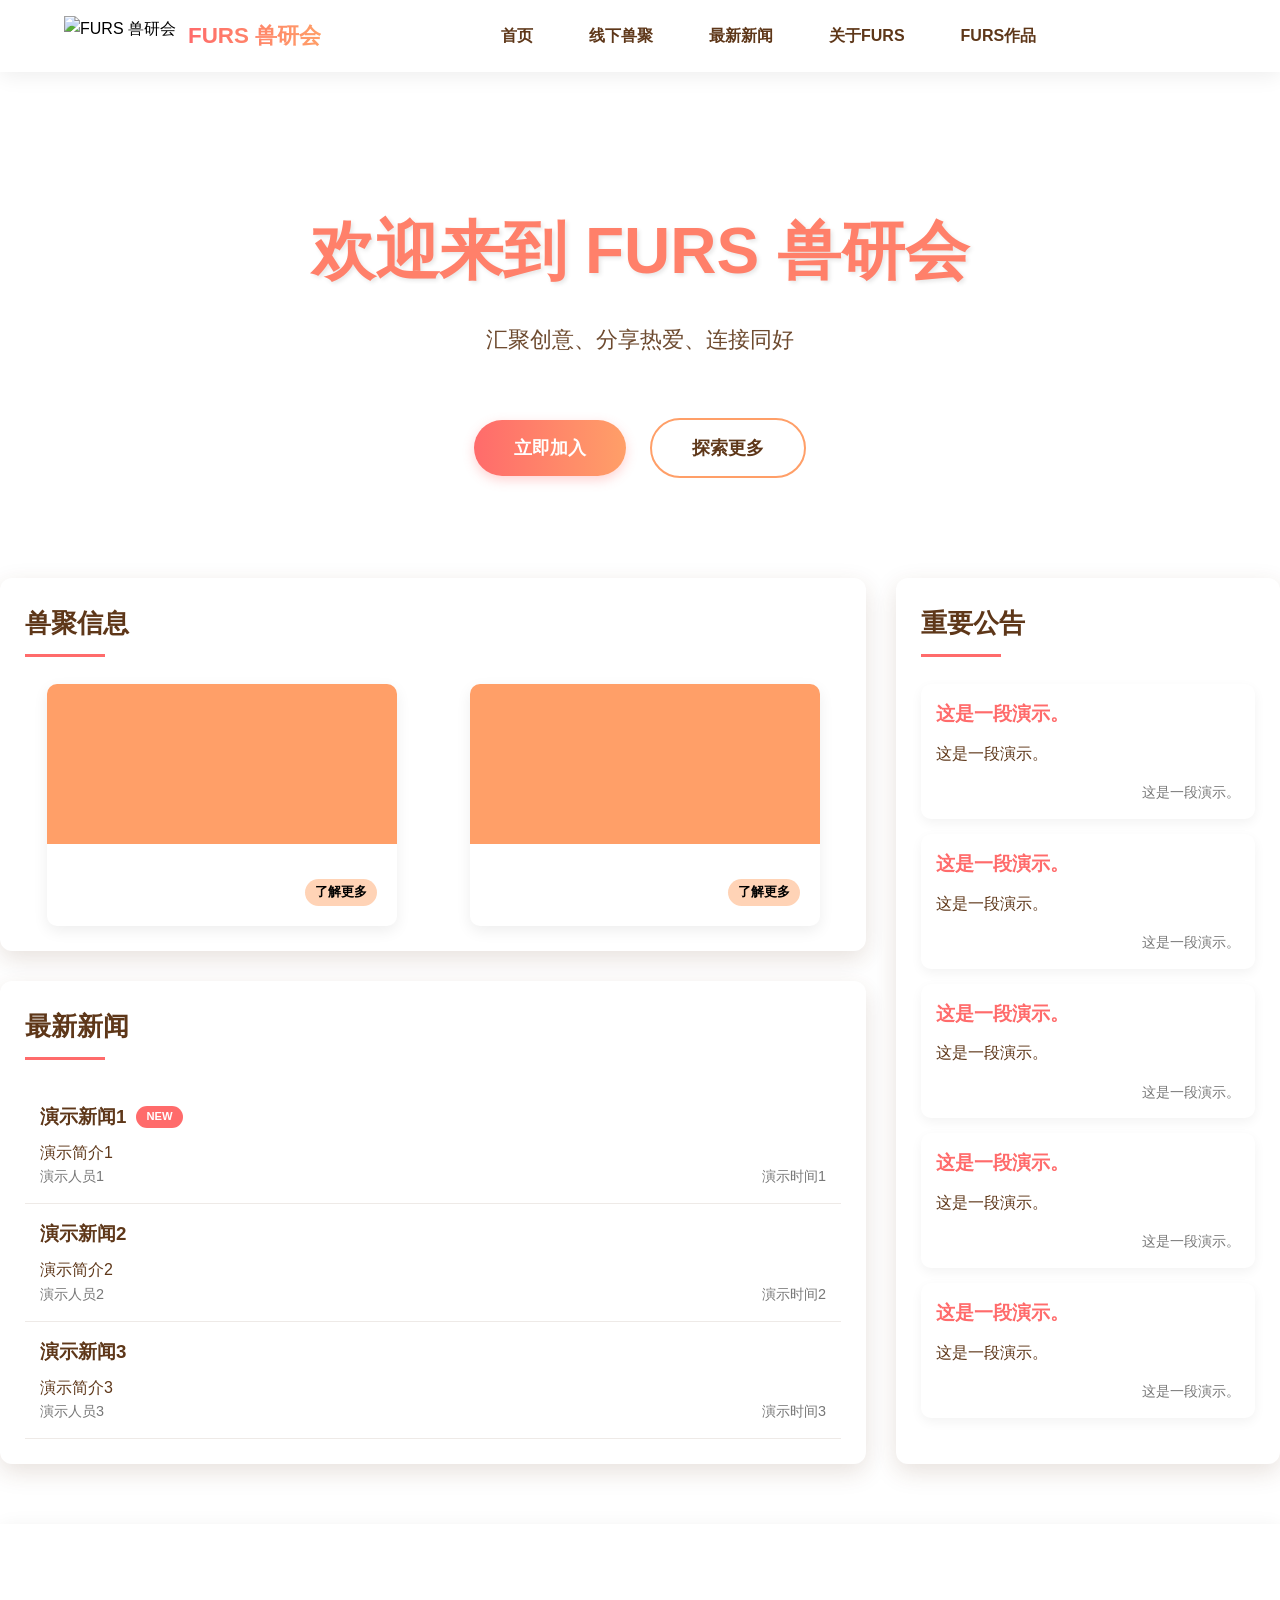
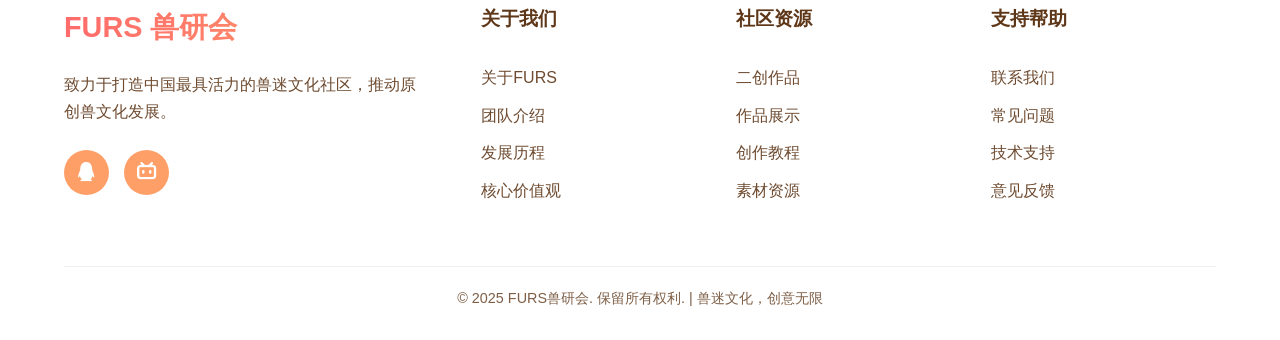
==== index.html @ 5d0fae34 "1.新建了了FurMeetAPI.js并进行简单编写 2.修改了index.html以适配FurMeetAPI.js" ====
<!DOCTYPE html>
<html lang="zh">

<head>
    <meta charset="UTF-8">
    <meta name="viewport" content="width=device-width, initial-scale=1.0">
    <title> FURS 兽研会 - 兽迷文化交流平台 </title>
    <link rel="stylesheet" href="https://cdnjs.cloudflare.com/ajax/libs/font-awesome/6.4.0/css/all.min.css">
    <link rel="stylesheet" href="./src/styles/main.css">
    <link rel="icon" href="resource\assets_furs\logo.ico">
</head>

<body>
    <div class="nav-placeholder"></div>
    <nav class="FursNav">
        <button class="hamburger">
            <span></span>
            <span></span>
            <span></span>
        </button>
        <div class="logo">
            <a href="./index.html" class="logo-container">
                <img src="resource\assets_furs\logo.ico" alt="FURS 兽研会" class="logo-img">
                <span class="logo-text">FURS 兽研会</span>
            </a>
        </div>
        <div class="left"></div>
        <div class="NavLinks">
            <a href="./index.html" class="nav-link">首页</a>
            <a href="./src/pages/comingsoon.html" class="nav-link">线下兽聚</a>
            <a href="./src/pages/news.html" class="nav-link">最新新闻</a>
            <a href="./src/pages/about.html" class="nav-link">关于FURS</a>
            <a href="./src/pages/comingsoon.html" class="nav-link">FURS作品</a>
        </div>

    </nav>
    <div class="main-container">
        <section class="hero">
            <h1 class="FirstTitle">欢迎来到 FURS 兽研会</h1>
            <p class="subtitle">汇聚创意、分享热爱、连接同好</p>
            <div class="hero-bons">
                <a href="./src/pages/join.html" target="_blank" class="cta-button">立即加入</a>
                <a href="./src/pages/comingsoon.html" class="cta-button secondary-button">探索更多</a>
            </div>
        </section>
        <div class="content-container">
            <div class="main-content">
                <div class="content-block">
                    <h2 class="content-title">兽聚信息</h2>
                    <div class="events-grid">
                        <div class="event-card">
                            <div class="event-image" >
                                <img class="event-image" id="FurMeet1Cover" >
                            </div>
                            <div class="event-content">
                                <h3 class="event-title" id="FurMeet1Name"></h3>
                                <p class="event-details" id="FurMeet1Detail" ></p>
                                <div ></div>
                                <div class="event-meta">
                                    <span id="FurMeet1StartDate" ></span>
                                    <span id="FurMeet1City"></span>
                                    <span class="event-status" ><a id="FurMeet1GlobalUrl">了解更多</a></span>
                                </div>
                            </div>
                        </div>

                        <div class="event-card">
                            <div class="event-image" >
                                <img class="event-image" id="FurMeet2Cover" >
                            </div>
                            <div class="event-content">
                                <h3 class="event-title" id="FurMeet2Name"></h3>
                                <p class="event-details" id="FurMeet2Detail" ></p>
                                <div ></div>
                                <div class="event-meta">
                                    <span id="FurMeet2StartDate" ></span>
                                    <span id="FurMeet2City"></span>
                                    <span class="event-status" ><a id="FurMeet2GlobalUrl">了解更多</a></span>
                                </div>
                            </div>
                        </div>                        
                        <!-- <div class="event-card">
                            <div class="event-image" style="background-color: var(--secondary-color);"></div>
                            <div class="event-content">
                                <h3 class="event-title">演示2</h3>
                                <p class="event-details">演示细节2</p>
                                <div class="event-meta">
                                    <span>演示时间2</span>
                                    <span>演示地点2</span>
                                    <span class="event-status">即将开始</span>
                                </div>
                            </div>
                        </div> -->
                    </div>
                </div>
                <div class="content-block">
                    <h2 class="content-title">最新新闻</h2>
                    <ul class="news-list">
                        <li class="news-item">
                            <h3 class="news-title">演示新闻1
                                <span class="new-indicator">NEW</span>
                            </h3>
                            <p>演示简介1</p>
                            <div class="news-info">
                                <span>演示人员1</span>
                                <span>演示时间1</span>
                            </div>
                        </li>
                        <li class="news-item">
                            <h3 class="news-title">演示新闻2</h3>
                            <p>演示简介2</p>
                            <div class="news-info">
                                <span>演示人员2</span>
                                <span>演示时间2</span>
                            </div>
                        </li>
                        <li class="news-item">
                            <h3 class="news-title">演示新闻3</h3>
                            <p>演示简介3</p>
                            <div class="news-info">
                                <span>演示人员3</span>
                                <span>演示时间3</span>
                            </div>
                        </li>
                    </ul>
                </div>
            </div>
            <div class="announcements">
                <h2 class="content-title">重要公告</h2>
                <div class="announcement-container active">
                    <h3 class="announcement-title">这是一段演示。</h3>
                    <div class="announcement-content">
                        这是一段演示。
                    </div>
                    <div class="announcement-date">
                        这是一段演示。
                    </div>
                </div>
                <div class="announcement-container">
                    <h3 class="announcement-title">这是一段演示。</h3>
                    <div class="announcement-content">
                        这是一段演示。
                    </div>
                    <div class="announcement-date">
                        这是一段演示。
                    </div>
                </div>
                <div class="announcement-container">
                    <h3 class="announcement-title">这是一段演示。</h3>
                    <div class="announcement-content">
                        这是一段演示。
                    </div>
                    <div class="announcement-date">
                        这是一段演示。
                    </div>
                </div>
                <div class="announcement-container">
                    <h3 class="announcement-title">这是一段演示。</h3>
                    <div class="announcement-content">
                        这是一段演示。
                    </div>
                    <div class="announcement-date">
                        这是一段演示。
                    </div>
                </div>
                <div class="announcement-container">
                    <h3 class="announcement-title">这是一段演示。</h3>
                    <div class="announcement-content">
                        这是一段演示。
                    </div>
                    <div class="announcement-date">
                        这是一段演示。
                    </div>
                </div>
            </div>
        </div>
    </div>
    <footer class="CopyRight">
        <div class="footer-content">
            <div class="footer-info">
                <div class="logo-text">FURS 兽研会</div>
                <p>致力于打造中国最具活力的兽迷文化社区，推动原创兽文化发展。</p>
                <div class="social-links">
                    <a href="#"><i class="fab fa-qq"></i></a>
                    <a href="#"><i class="fab fa-bilibili"></i></a>
                </div>
            </div>
            <div class="footer-links">
                <div class="link-group">
                    <h4>关于我们</h4>
                    <a href="./src/pages/about.html" class="footer-link">关于FURS</a>
                    <a href="./src/pages/comingsoon.html" class="footer-link">团队介绍</a>
                    <a href="./src/pages/comingsoon.html" class="footer-link">发展历程</a>
                    <a href="./src/pages/comingsoon.html" class="footer-link">核心价值观</a>
                </div>
                <div class="link-group">
                    <h4>社区资源</h4>
                    <a href="./src/pages/comingsoon.html" class="footer-link">二创作品</a>
                    <a href="./src/pages/comingsoon.html" class="footer-link">作品展示</a>
                    <a href="./src/pages/comingsoon.html" class="footer-link">创作教程</a>
                    <a href="./src/pages/comingsoon.html" class="footer-link">素材资源</a>
                </div>
                <div class="link-group">
                    <h4>支持帮助</h4>
                    <a href="./src/pages/comingsoon.html" class="footer-link">联系我们</a>
                    <a href="./src/pages/comingsoon.html" class="footer-link">常见问题</a>
                    <a href="./src/pages/comingsoon.html" class="footer-link">技术支持</a>
                    <a href="./src/pages/comingsoon.html" class="footer-link">意见反馈</a>
                </div>
            </div>
        </div>
        <p class="CopyRightInfor">&copy; 2025 FURS兽研会. 保留所有权利. | 兽迷文化，创意无限</p>
    </footer>
    <script src="./src/scripts/main.js"></script>
    <script src="./src/scripts/FurMeetAPI.js"></script>
</body>

</html>
---- src/styles/main.css ----
:root {
    --primary-color: #ff9f68;
    --secondary-color: #ff6b6b;
    --accent-color: #ffd3b6;
    --dark-brown: #5e3719;
    --light-beige: #ffffff;
    --card-bg: rgba(255, 255, 255, 0.92);
    --shadow: 0 8px 24px rgba(94, 55, 25, 0.15);
    --transition: all 0.3s ease;
    --section-padding: 80px 5%;
}

* {
    margin: 0;
    padding: 0;
    box-sizing: border-box;
}

body {
    font-family: 'Segoe UI', 'Microsoft YaHei', sans-serif;
    line-height: 1.6;
    color: var(--dark-brown);
    background: white;
    min-height: 100vh;
    display: flex;
    flex-direction: column;
    overflow-x: hidden;
    opacity: 0;
    align-items: center;
    animation: fadeIn 0.6s forwards;
}
    a {
    color: black; /* 设置为你想要的颜色 */
    text-decoration: none; /* 去掉下划线 */
    }


@font-face {
    font-family: 'titleFont';
    src: url(../fonts/titleRegular.ttf) format('truetype');
}

@keyframes fadeIn {
    to {
        opacity: 1;
    }
}

.nav-placeholder {
    height: 80px;
}

.FursNav {
    position: fixed;
    top: 0;
    width: 100%;
    z-index: 1000;
    background: rgba(255, 255, 255, 0.98);
    backdrop-filter: blur(12px);
    padding: 15px 5%;
    display: flex;
    align-items: center;
    box-shadow: 0 4px 20px rgba(0, 0, 0, 0.07);
    transition: var(--transition);
}

.logo-container {
    display: flex;
    align-items: center;
    gap: 12px;
    transition: var(--transition);
    text-decoration: none;
    flex-direction: row;
}

.logo-text {
    font-size: 1.4rem;
    font-weight: 700;
    background: linear-gradient(to right, var(--secondary-color), var(--primary-color));
    -webkit-background-clip: text;
    background-clip: text;
    -webkit-text-fill-color: transparent;
    white-space: nowrap;
}

.logo-img {
    height: 40px;
    max-width: 120px;
    object-fit: contain;
    transition: var(--transition);
}

.NavLinks {
    flex-grow: 1;
    display: flex;
    justify-content: center;
}

.nav-link {
    color: var(--dark-brown);
    padding: 8px 20px;
    margin: 0 8px;
    border-radius: 30px;
    font-weight: 600;
    position: relative;
    overflow: hidden;
    transition: var(--transition);
    text-decoration: none;
    display: flex;
    align-items: center;
}

.nav-link i {
    margin-right: 8px;
    font-size: 18px;
}

.nav-link:hover {
    color: var(--primary-color);
}

.nav-link.active {
    background: rgba(255, 159, 104, 0.15);
    color: var(--secondary-color);
}

.hamburger {
    display: none;
    background: transparent;
    border: none;
    padding: 10px;
    margin-right: 15px;
    cursor: pointer;
    z-index: 1100;
}

.hamburger span {
    display: block;
    width: 28px;
    height: 3px;
    background: var(--dark-brown);
    margin: 6px 0;
    transition: var(--transition);
    border-radius: 2px;
}

.page-header {
    background: linear-gradient(135deg, var(--accent-color) 0%, var(--primary-color) 100%);
    padding: 40px 5% 30px;
    text-align: center;
    position: relative;
    overflow: hidden;
    margin-top: 0;
    width: 100%;
    max-width: 1400px;
    display: flex;
    flex-direction: column;
    align-items: center;
    text-align: center;
}

.page-title {
    font-size: clamp(2.5rem, 6vw, 3.5rem);
    margin-bottom: 20px;
    color: white;
    text-shadow: 2px 2px 4px rgba(0, 0, 0, 0.1);
    animation: none;
}

.page-subtitle {
    font-size: clamp(1.1rem, 3vw, 1.4rem);
    max-width: 700px;
    margin: 0 auto 40px;
    color: rgba(255, 255, 255, 0.9);
}

.content-container {
    width: 100%;
    max-width: 1400px;
    display: flex;
    flex-wrap: wrap;
    gap: 30px;
    justify-content: center;
}

.main-container {
    width: 100%;
    max-width: 1400px;
    display: flex;
    flex-direction: column;
    align-items: center;
    margin-bottom: 60px;
}

.main-content {
    flex: 1;
    min-width: 300px;
    display: flex;
    flex-direction: column;
    gap: 30px;
}

.announcements {
    width: 30%;
    min-width: 300px;
    background: var(--light-beige);
    border-radius: 12px;
    padding: 25px;
    box-shadow: var(--shadow);
}

.content-block {
    background: var(--light-beige);
    border-radius: 12px;
    box-shadow: var(--shadow);
    padding: 25px;
    transition: var(--transition);
}

.content-block:hover {
    box-shadow: 0 12px 30px rgba(94, 55, 25, 0.2);
}

.content-title {
    font-size: clamp(1.6rem, 3.5vw, 1rem);
    margin-bottom: 30px;
    color: var(--dark-brown);
    position: relative;
    padding-bottom: 10px;
}

.content-title::after {
    content: '';
    position: absolute;
    bottom: -3px;
    left: 0;
    width: 80px;
    height: 3px;
    background: var(--secondary-color);
}

.news-list {
    list-style: none;
    padding: 0;
    margin: 0;
}

.news-item {
    padding: 15px;
    border-bottom: 1px solid rgba(94, 55, 25, 0.1);
    transition: var(--transition);
}

.news-item:hover {
    background: rgba(255, 214, 180, 0.2);
}

.news-title {
    font-weight: 600;
    margin-bottom: 8px;
    color: var(--dark-brown);
    display: flex;
    align-items: center;
}

.news-title .new-indicator {
    background: var(--secondary-color);
    color: white;
    font-size: 0.7rem;
    border-radius: 20px;
    padding: 2px 10px;
    margin-left: 10px;
}

.news-info {
    display: flex;
    justify-content: space-between;
    color: #777;
    font-size: 0.9rem;
}

.events-grid {
    display: grid;
    grid-template-columns: repeat(auto-fit, minmax(300px, 1fr));
    gap: 20px;
    justify-content: center;
}

.event-card {
    background: white;
    border-radius: 10px;
    overflow: hidden;
    box-shadow: 0 5px 15px rgba(0, 0, 0, 0.07);
    transition: var(--transition);
}

.event-card:hover {
    box-shadow: 0 12px 25px rgba(255, 107, 107, 0.2);
}

.event-image {
    height: 160px;
    background: var(--primary-color);
    display: flex;
    align-items: center;
    justify-content: center;
    color: white;
    font-size: 2.5rem;
    object-fit: cover;
}

.event-content {
    padding: 20px;
}

.event-title {
    font-size: 1.3rem;
    margin-bottom: 12px;
    color: var(--dark-brown);
}

.event-details {
    color: #777;
    margin-bottom: 15px;
    font-size: 0.9rem;
}

.event-meta {
    display: flex;
    justify-content: space-between;
    color: var(--dark-brown);
    font-weight: 600;
}

.event-status {
    background: var(--accent-color);
    color: var(--dark-brown);
    padding: 3px 10px;
    border-radius: 20px;
    font-size: 0.8rem;
}

.announcement-container {
    background: white;
    border-radius: 10px;
    padding: 15px;
    margin-bottom: 15px;
    box-shadow: 0 4px 12px rgba(0, 0, 0, 0.05);
}

.announcement-title {
    font-size: 1.2rem;
    font-weight: 600;
    margin-bottom: 10px;
    color: var(--secondary-color);
    display: flex;
    align-items: center;
}

.announcement-title i {
    margin-right: 10px;
}

.announcement-content {
    color: var(--dark-brown);
    line-height: 1.7;
    margin-bottom: 15px;
}

.announcement-date {
    color: #777;
    font-size: 0.85rem;
    text-align: right;
}

.announcement-slider {
    position: relative;
}

.announcement-slider .announcement-container {
    position: absolute;
    top: 0;
    left: 0;
    right: 0;
    opacity: 0;
    transition: opacity 0.5s ease;
}

.announcement-slider .announcement-container.active {
    position: relative;
    opacity: 1;
}

.announcement-indicators {
    display: flex;
    justify-content: center;
    gap: 10px;
    margin-top: 20px;
}

.announcement-indicator {
    width: 10px;
    height: 10px;
    border-radius: 50%;
    background: rgba(94, 55, 25, 0.2);
    cursor: pointer;
    transition: var(--transition);
}

.announcement-indicator.active {
    background: var(--primary-color);
}

.hero {
    padding: 120px 5% 80px;
    text-align: center;
    position: relative;
    overflow: hidden;
}

.FirstTitle {
    font-size: clamp(2.5rem, 6vw, 4rem);
    margin-bottom: 20px;
    color: #FF806A;
    text-shadow: 2px 2px 4px rgba(0, 0, 0, 0.1);
    animation: titleGlow 2s ease-in-out infinite alternate;
}

.subtitle {
    font-size: clamp(1.1rem, 3vw, 1.4rem);
    max-width: 700px;
    margin: 0 auto 40px;
    color: var(--dark-brown);
    opacity: 0.9;
}

.cta-button {
    display: inline-block;
    background: linear-gradient(to right, var(--secondary-color), var(--primary-color));
    color: white;
    padding: 14px 40px;
    border-radius: 50px;
    font-weight: 600;
    font-size: 1.1rem;
    text-decoration: none;
    box-shadow: 0 4px 12px rgba(255, 107, 107, 0.3);
    transition: var(--transition);
    margin: 20px 10px;
    border: none;
    cursor: pointer;
}

.cta-button:hover {
    box-shadow: 0 6px 20px rgba(255, 107, 107, 0.5);
}

.secondary-button {
    background: transparent;
    border: 2px solid var(--primary-color);
    color: var(--dark-brown);
    box-shadow: none;
}

.secondary-button:hover {
    background: rgba(255, 159, 104, 0.1);
}

.timeline {
    position: relative;
    max-width: 900px;
    margin: 50px auto 0;
}

.timeline::after {
    content: '';
    position: absolute;
    width: 4px;
    background-color: var(--accent-color);
    top: 0;
    bottom: 0;
    left: 50%;
    margin-left: -2px;
}

.timeline-item {
    padding: 10px 40px;
    position: relative;
    width: 50%;
    box-sizing: border-box;
}

.timeline-item::after {
    content: '';
    position: absolute;
    width: 20px;
    height: 20px;
    background-color: white;
    border: 4px solid var(--primary-color);
    top: 15px;
    border-radius: 50%;
    z-index: 1;
}

.CopyRight {
    background: rgba(255, 255, 255, 0.9);
    padding: 60px 5% 30px;
    margin-top: auto;
    box-shadow: 0 4px 20px rgba(0, 0, 0, 0.07);
    backdrop-filter: blur(5px);
    width: 100%;
    padding-top: 80px;
}

.footer-content {
    max-width: 1400px;
    margin: 0 auto;
    display: grid;
    grid-template-columns: 1fr 2fr;
    gap: 50px;
    text-align: left;
    width: 100%;
}

.footer-info {
    max-width: 400px;
}

.footer-info .logo-text {
    font-size: 1.8rem;
    margin-bottom: 20px;
}

.footer-info p {
    color: var(--dark-brown);
    opacity: 0.9;
    margin-bottom: 25px;
    line-height: 1.7;
}

.social-links {
    display: flex;
    gap: 15px;
}

.social-links a {
    display: flex;
    align-items: center;
    justify-content: center;
    width: 45px;
    height: 45px;
    background: var(--primary-color);
    color: white;
    border-radius: 50%;
    font-size: 1.2rem;
    transition: var(--transition);
}

.social-links a:hover {
    background: var(--secondary-color);
}

.footer-links {
    display: grid;
    grid-template-columns: repeat(auto-fit, minmax(180px, 1fr));
    gap: 30px;
}

.link-group h4 {
    font-size: 1.2rem;
    margin-bottom: 20px;
    color: var(--dark-brown);
    position: relative;
    padding-bottom: 10px;
}

.link-group a {
    display: block;
    color: var(--dark-brown);
    text-decoration: none;
    margin-bottom: 12px;
    transition: var(--transition);
    opacity: 0.9;
}

.link-group a:hover {
    color: var(--primary-color);
}

.CopyRightInfor {
    color: var(--dark-brown);
    font-size: 0.9rem;
    margin-top: 50px;
    opacity: 0.8;
    padding-top: 20px;
    border-top: 1px solid rgba(94, 55, 25, 0.1);
    text-align: center;
}

.hamburger.active span:nth-child(1) {
    transform: translateY(9px) rotate(45deg);
}

.hamburger.active span:nth-child(2) {
    opacity: 0;
}

.hamburger.active span:nth-child(3) {
    transform: translateY(-9px) rotate(-45deg);
}

@keyframes titleGlow {
    from {
        text-shadow: 0 0 5px rgba(255, 159, 104, 0.5);
    }

    to {
        text-shadow: 0 0 20px rgba(255, 159, 104, 0.8);
    }
}

@media (max-width: 992px) {
    .timeline::after {
        left: 31px;
    }

    .timeline-item {
        width: 100%;
        padding-left: 70px;
        padding-right: 25px;
    }

    .left::after,
    .right::after {
        left: 18px;
    }

    .right {
        left: 0;
    }
}

@media (max-width: 860px) {
    .NavLinks {
        position: fixed;
        top: 80px;
        left: -100%;
        width: 100%;
        height: calc(100vh - 80px);
        background: rgba(255, 255, 255, 0.98);
        flex-direction: column;
        transition: 0.4s;
        padding: 30px 0;
        z-index: 999;
    }

    .NavLinks.active {
        left: 0;
    }

    .nav-link {
        width: 80%;
        margin: 12px auto;
        padding: 15px;
        font-size: 1.2rem;
    }

    .logo-container {
        gap: 8px;
    }

    .logo-img {
        height: 35px;
        max-width: 100px;
    }

    .logo-text {
        font-size: 1.2rem;
    }

    .hamburger {
        display: block;
    }

    .NavPaw {
        display: none;
    }

    .logo {
        margin-right: 15px;
    }

    .footer-content {
        grid-template-columns: 1fr;
        gap: 40px;
    }

    .footer-info {
        max-width: 100%;
        text-align: center;
    }

    .social-links {
        justify-content: center;
    }

    .news-grid {
        grid-template-columns: 1fr;
    }

    .content-container {
        flex-direction: column;
    }

    .main-content,
    .announcements {
        width: 100%;
    }

    .announcements {
        order: -1;
    }

    .events-grid {
        grid-template-columns: 1fr;
    }

    .main-container {
        margin-bottom: 40px;
    }
}

@media (max-width: 576px) {
    .hero {
        padding: 100px 5% 60px;
    }

    .page-header {
        padding: 30px 5% 20px;
    }

    .page-title {
        margin-bottom: 10px;
    }

    .page-subtitle {
        margin-bottom: 20px;
    }

    .about-content {
        padding: 25px;
    }

    .mission-statement {
        padding: 20px;
    }

    .cta-button {
        display: block;
        margin: 15px auto;
        width: 80%;
    }

    .footer-links {
        grid-template-columns: 1fr;
    }

    .user-avatar-container {
        position: static;
        margin-left: 5px;
    }

    .user-card {
        width: 100%;
        right: 0;
        left: 0;
    }
}

@media (max-width: 480px) {
    .logo-container {
        gap: 6px;
    }

    .logo-img {
        height: 30px;
        max-width: 80px;
    }

    .logo-text {
        font-size: 1rem;
        max-width: 120px;
        overflow: hidden;
        text-overflow: ellipsis;
    }
}

.scroll-hide {
    transform: translateY(-100%);
    transition: transform 0.3s ease;
}

.scroll-show {
    transform: translateY(0);
    transition: transform 0.3s ease;
}

.team-grid,
.values-container,
.events-grid {
    display: grid;
    grid-template-columns: repeat(auto-fill, minmax(300px, 1fr));
    gap: 30px;
    width: 100%;
    justify-items: center;
}

.team-member,
.value-card,
.event-card {
    width: 100%;
    max-width: 350px;
}

@media (min-width: 769px) {

    .about-page .content-container,
    .news-page .content-container {
        display: block !important;
        max-width: 1200px;
        margin: 0 auto;
    }

    .about-page .about-section,
    .news-page .about-section {
        width: 100% !important;
    }
}
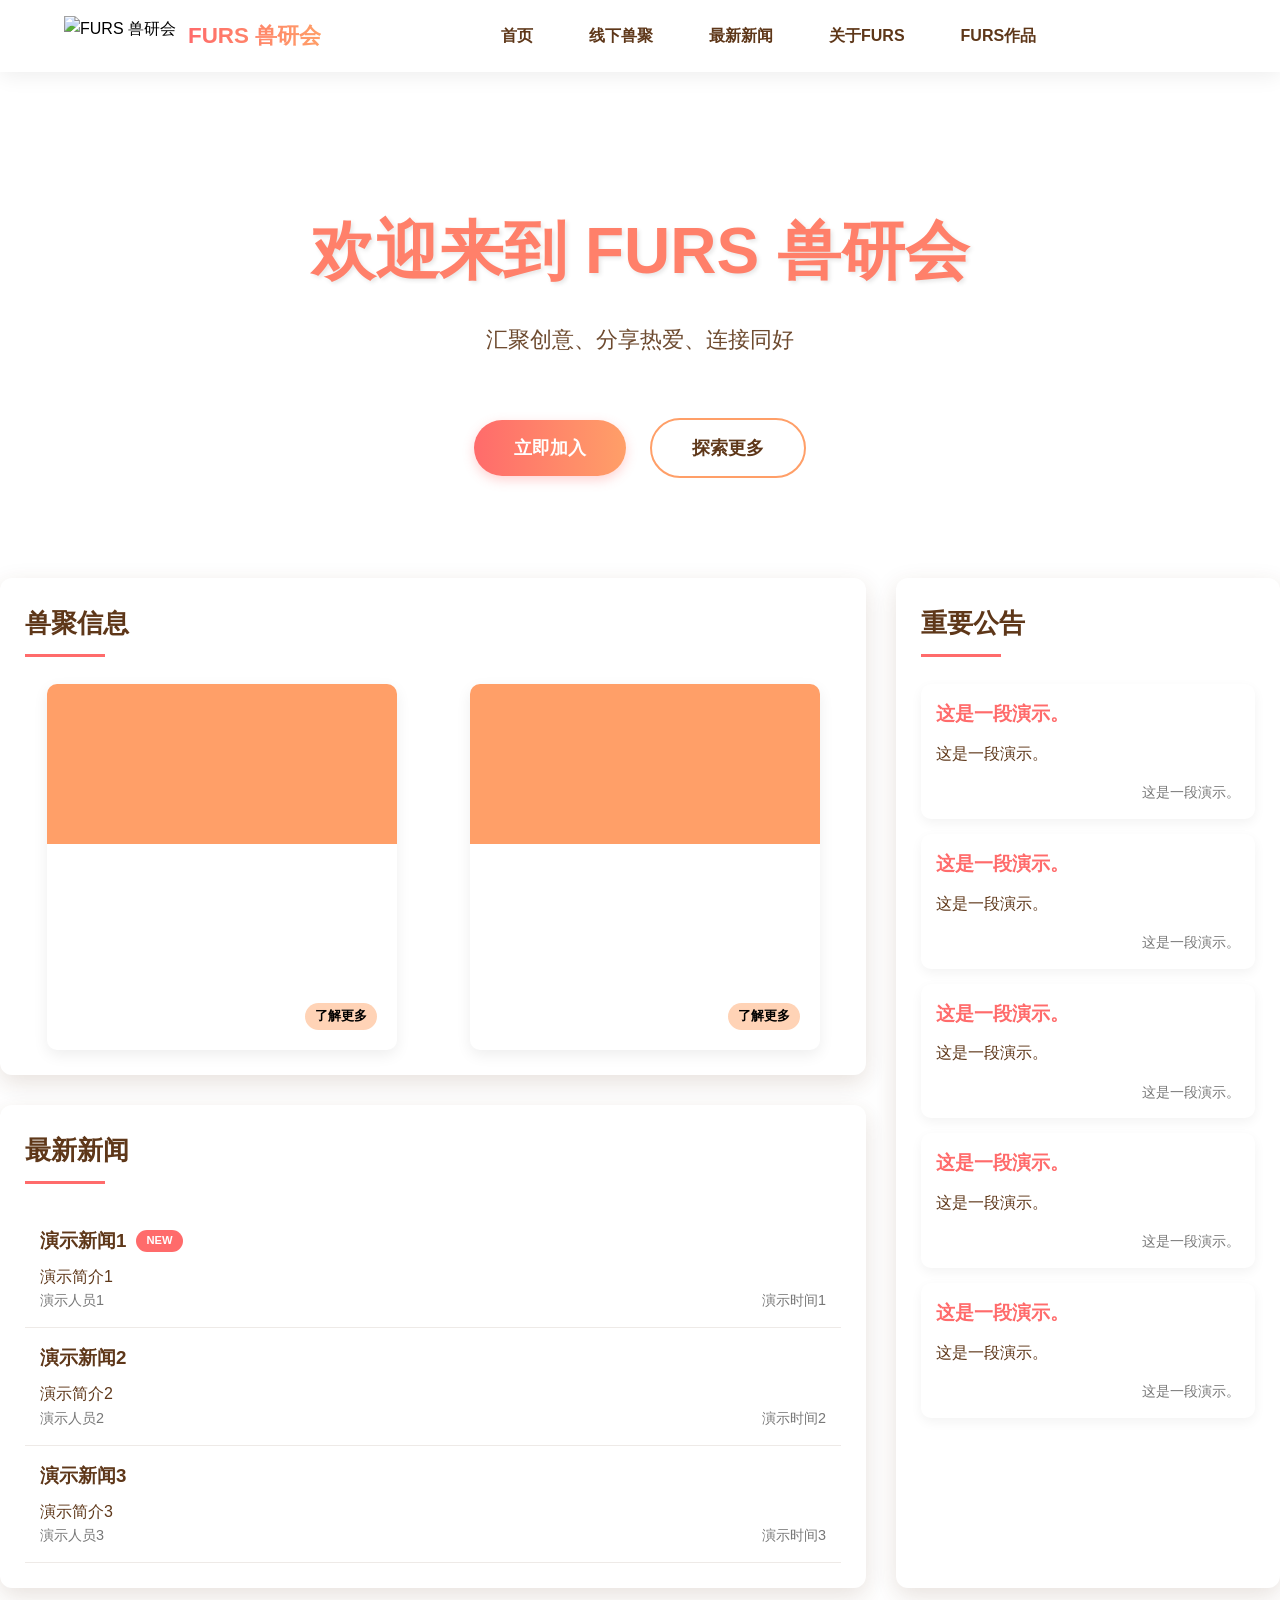
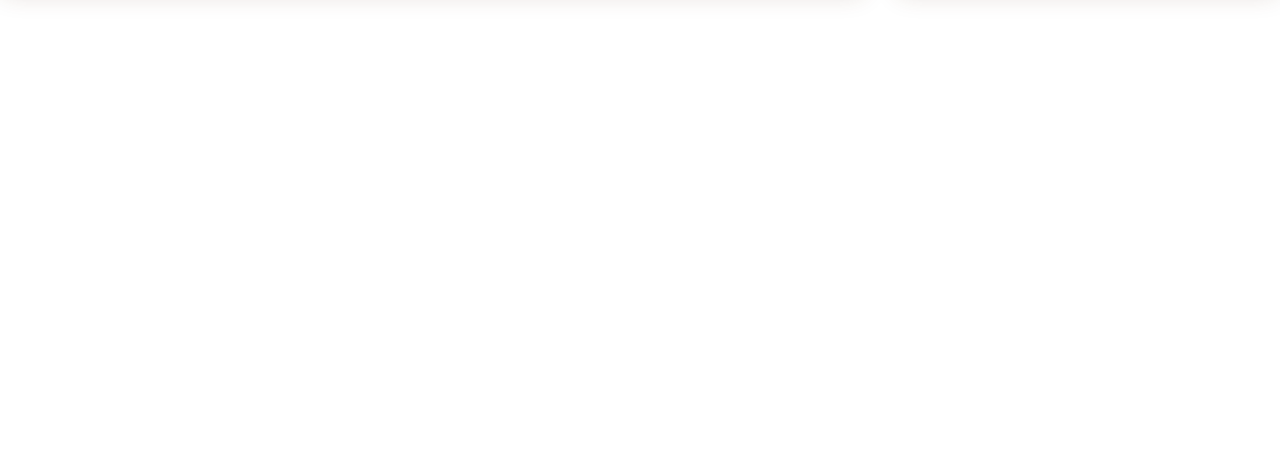
==== commit 1325c9a9: "修改了main.css，使兽聚板块有更好的视觉效果" ====
--- a/index.html
+++ b/index.html
@@ -59,7 +59,7 @@
                                 <div class="event-meta">
                                     <span id="FurMeet1StartDate" ></span>
                                     <span id="FurMeet1City"></span>
-                                    <span class="event-status" ><a id="FurMeet1GlobalUrl">了解更多</a></span>
+                                    <span class="event-status" ><a id="FurMeet1GlobalUrl" >了解更多</a></span>
                                 </div>
                             </div>
                         </div>
@@ -70,7 +70,7 @@
                             </div>
                             <div class="event-content">
                                 <h3 class="event-title" id="FurMeet2Name"></h3>
-                                <p class="event-details" id="FurMeet2Detail" ></p>
+                                <p class="event-details" id="FurMeet2Detail"  ></p>
                                 <div ></div>
                                 <div class="event-meta">
                                     <span id="FurMeet2StartDate" ></span>
--- a/src/styles/main.css
+++ b/src/styles/main.css
@@ -323,6 +323,8 @@
     color: #777;
     margin-bottom: 15px;
     font-size: 0.9rem;
+    height: 7rem;
+    overflow: auto;
 }
 
 .event-meta {
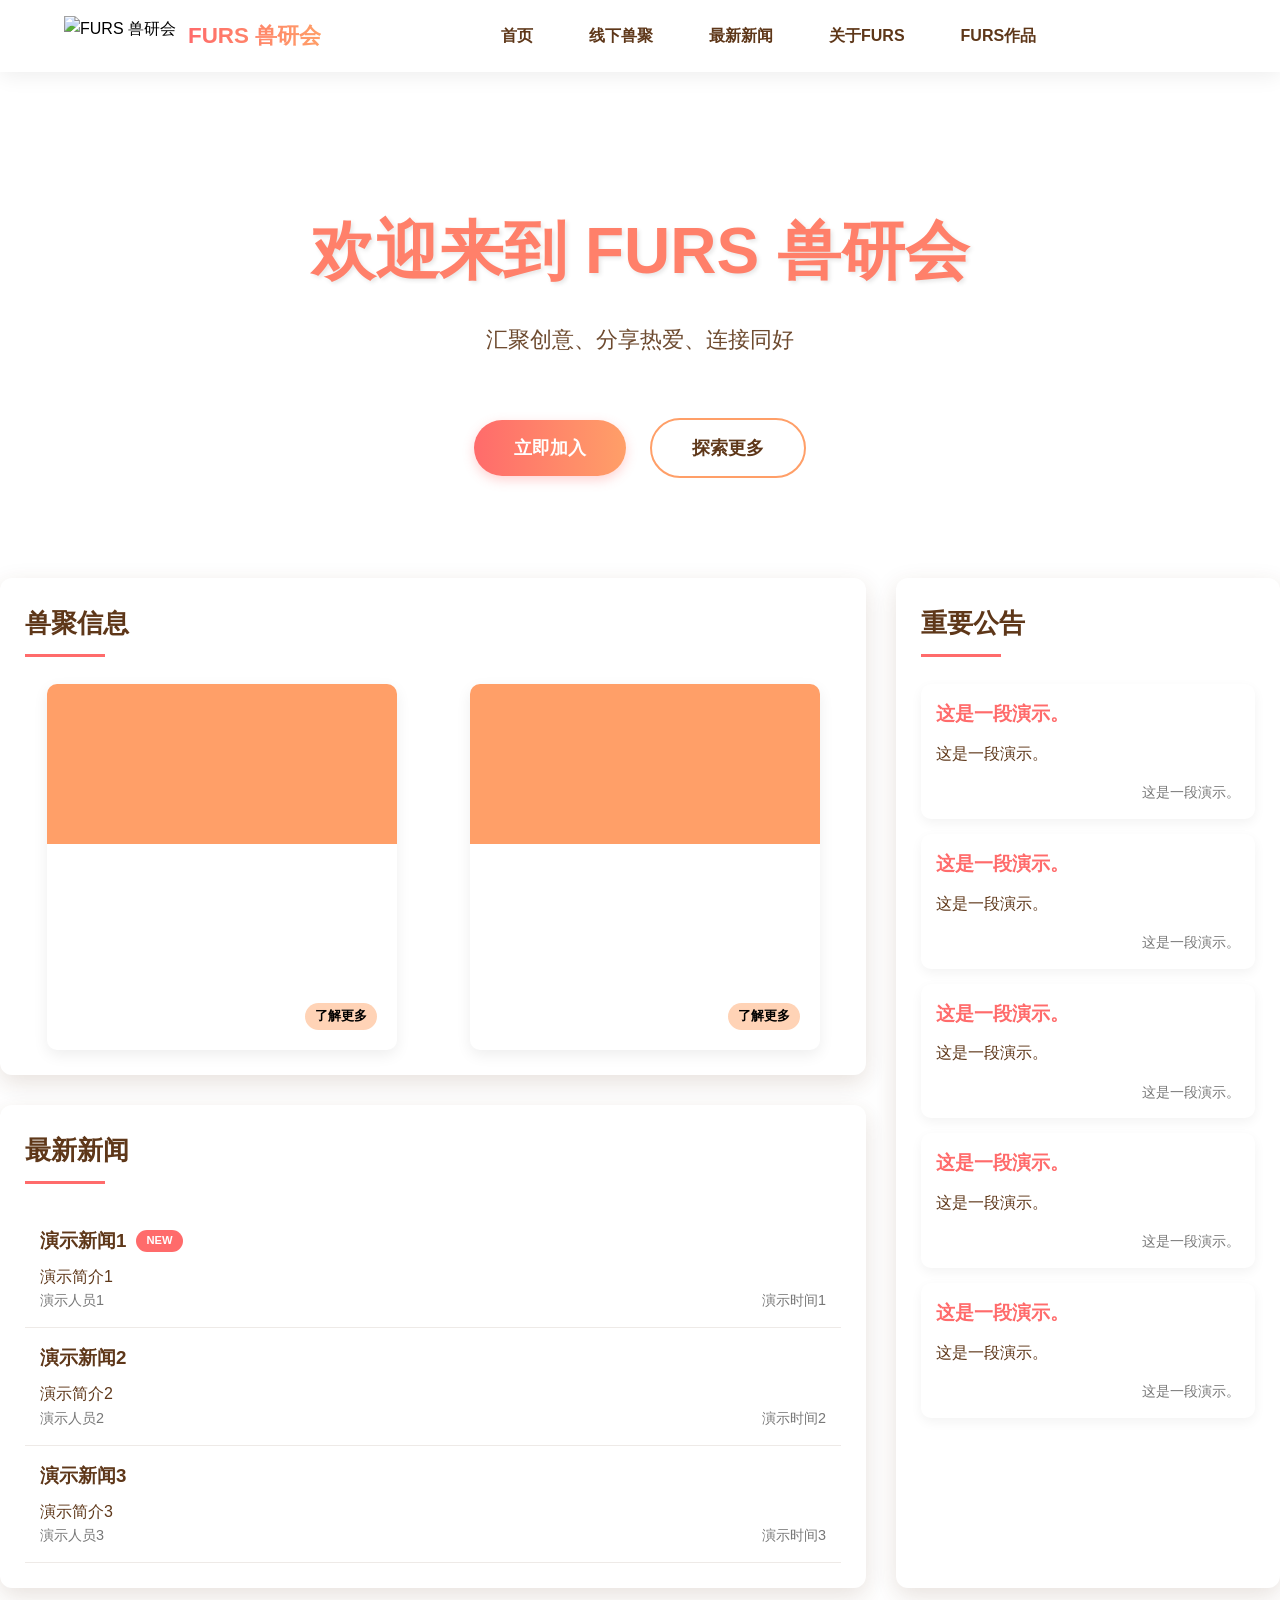
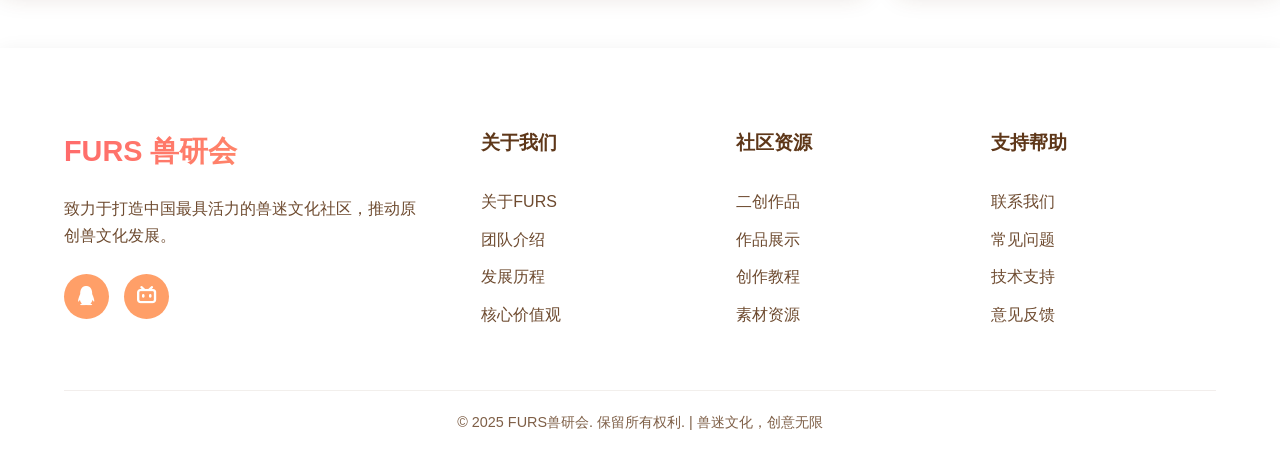
==== commit 78ef325b: "Merge branch 'main' into Fox03/somepages" ====
--- a/index.html
+++ b/index.html
@@ -59,7 +59,9 @@
                                 <div class="event-meta">
                                     <span id="FurMeet1StartDate" ></span>
                                     <span id="FurMeet1City"></span>
+
                                     <span class="event-status" ><a id="FurMeet1GlobalUrl" >了解更多</a></span>
+
                                 </div>
                             </div>
                         </div>
@@ -71,6 +73,7 @@
                             <div class="event-content">
                                 <h3 class="event-title" id="FurMeet2Name"></h3>
                                 <p class="event-details" id="FurMeet2Detail"  ></p>
+
                                 <div ></div>
                                 <div class="event-meta">
                                     <span id="FurMeet2StartDate" ></span>
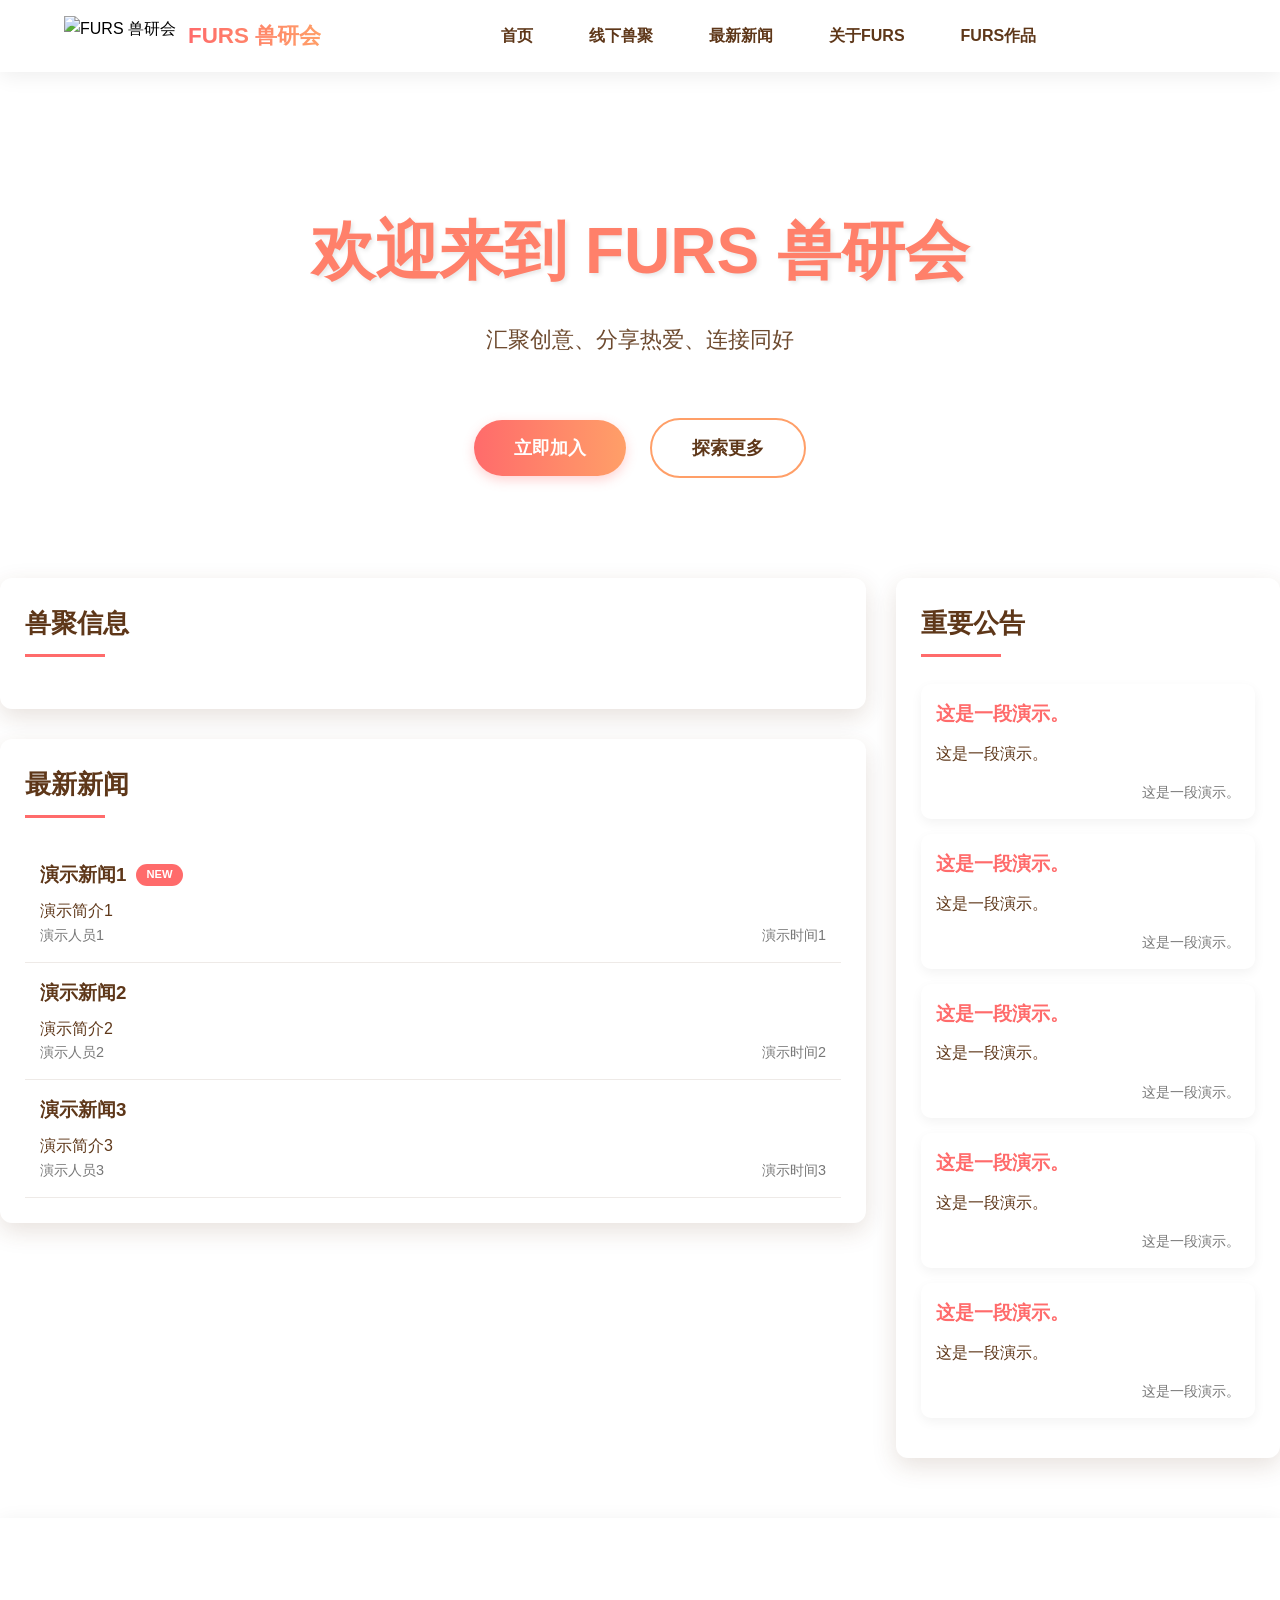
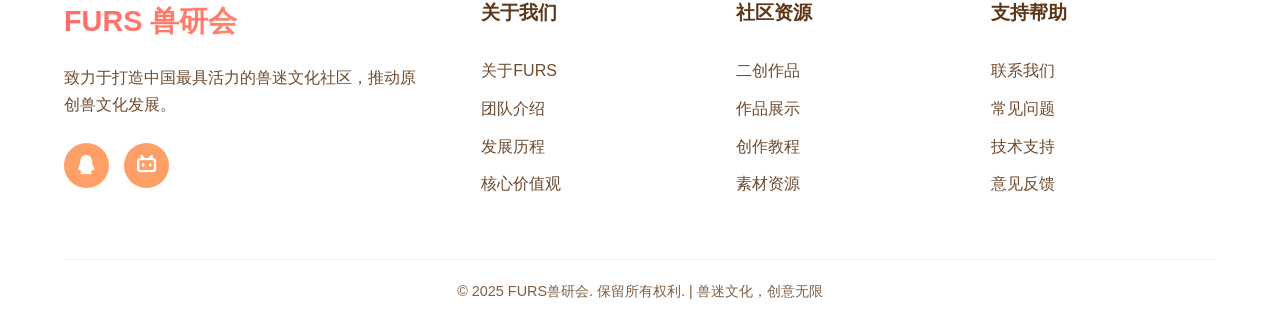
==== commit 3c6f2105: "修改了FurMeet.html，使其能显示6个兽聚卡片;使用Copilot对FurMeetAPI.js进行重写，生成了FurMeetAPI_new.js" ====
--- a/index.html
+++ b/index.html
@@ -7,7 +7,7 @@
     <title> FURS 兽研会 - 兽迷文化交流平台 </title>
     <link rel="stylesheet" href="https://cdnjs.cloudflare.com/ajax/libs/font-awesome/6.4.0/css/all.min.css">
     <link rel="stylesheet" href="./src/styles/main.css">
-    <link rel="icon" href="resource\assets_furs\logo.ico">
+    <link rel="icon" href="./resource/assets_furs/logo.ico">
 </head>
 
 <body>
@@ -20,14 +20,14 @@
         </button>
         <div class="logo">
             <a href="./index.html" class="logo-container">
-                <img src="resource\assets_furs\logo.ico" alt="FURS 兽研会" class="logo-img">
+                <img src="./resource/assets_furs/logo.ico" alt="FURS 兽研会" class="logo-img">
                 <span class="logo-text">FURS 兽研会</span>
             </a>
         </div>
         <div class="left"></div>
         <div class="NavLinks">
             <a href="./index.html" class="nav-link">首页</a>
-            <a href="./src/pages/comingsoon.html" class="nav-link">线下兽聚</a>
+            <a href="./src/pages/FurMeet.html" class="nav-link">线下兽聚</a>
             <a href="./src/pages/news.html" class="nav-link">最新新闻</a>
             <a href="./src/pages/about.html" class="nav-link">关于FURS</a>
             <a href="./src/pages/comingsoon.html" class="nav-link">FURS作品</a>
@@ -48,40 +48,40 @@
                 <div class="content-block">
                     <h2 class="content-title">兽聚信息</h2>
                     <div class="events-grid">
-                        <div class="event-card">
-                            <div class="event-image" >
-                                <img class="event-image" id="FurMeet1Cover" >
+                        <div class="event-card" id="MeetCard1">
+                            <div class="event-image">
+                                <img class="event-image" id="FurMeet1Cover">
                             </div>
                             <div class="event-content">
                                 <h3 class="event-title" id="FurMeet1Name"></h3>
-                                <p class="event-details" id="FurMeet1Detail" ></p>
-                                <div ></div>
+                                <p class="event-details" id="FurMeet1Detail"></p>
+                                <div></div>
                                 <div class="event-meta">
-                                    <span id="FurMeet1StartDate" ></span>
+                                    <span id="FurMeet1StartDate"></span>
                                     <span id="FurMeet1City"></span>
 
-                                    <span class="event-status" ><a id="FurMeet1GlobalUrl" >了解更多</a></span>
+                                    <span class="event-status"><a id="FurMeet1GlobalUrl">了解更多</a></span>
 
                                 </div>
                             </div>
                         </div>
 
-                        <div class="event-card">
-                            <div class="event-image" >
-                                <img class="event-image" id="FurMeet2Cover" >
+                        <div class="event-card" id="MeetCard2">
+                            <div class="event-image">
+                                <img class="event-image" id="FurMeet2Cover">
                             </div>
                             <div class="event-content">
                                 <h3 class="event-title" id="FurMeet2Name"></h3>
-                                <p class="event-details" id="FurMeet2Detail"  ></p>
-
-                                <div ></div>
+                                <p class="event-details" id="FurMeet2Detail"></p>
+
+                                <div></div>
                                 <div class="event-meta">
-                                    <span id="FurMeet2StartDate" ></span>
+                                    <span id="FurMeet2StartDate"></span>
                                     <span id="FurMeet2City"></span>
-                                    <span class="event-status" ><a id="FurMeet2GlobalUrl">了解更多</a></span>
+                                    <span class="event-status"><a id="FurMeet2GlobalUrl">了解更多</a></span>
                                 </div>
                             </div>
-                        </div>                        
+                        </div>
                         <!-- <div class="event-card">
                             <div class="event-image" style="background-color: var(--secondary-color);"></div>
                             <div class="event-content">
@@ -215,7 +215,7 @@
         <p class="CopyRightInfor">&copy; 2025 FURS兽研会. 保留所有权利. | 兽迷文化，创意无限</p>
     </footer>
     <script src="./src/scripts/main.js"></script>
-    <script src="./src/scripts/FurMeetAPI.js"></script>
+    <script src="./src/scripts/FurMeetAPI_new.js"></script>
 </body>
 
-</html>
+</html>
--- a/src/styles/main.css
+++ b/src/styles/main.css
@@ -282,6 +282,12 @@
 .events-grid {
     display: grid;
     grid-template-columns: repeat(auto-fit, minmax(300px, 1fr));
+    gap: 20px;
+    justify-content: center;
+}
+.events-grid1 {
+    display: grid;
+    /* grid-template-columns: repeat(auto-fit, minmax(300px, 1fr)); */
     gap: 20px;
     justify-content: center;
 }
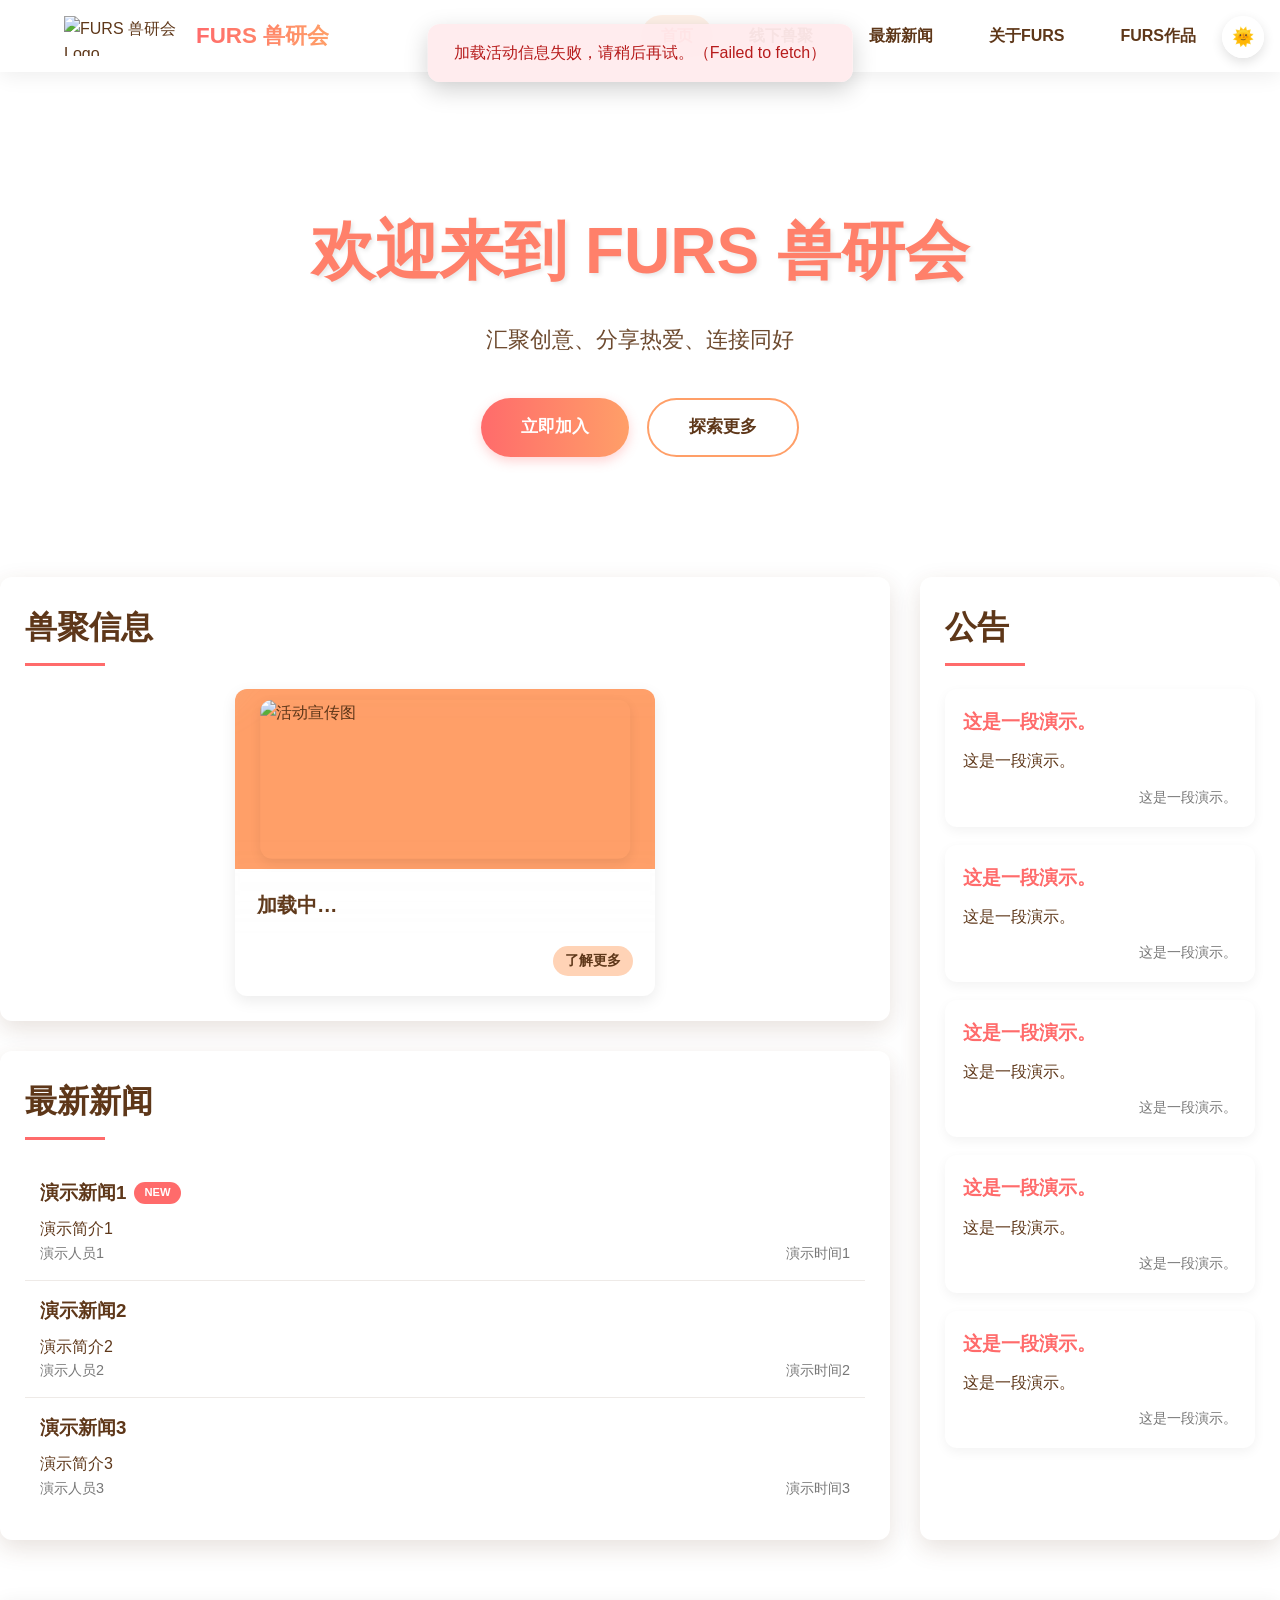
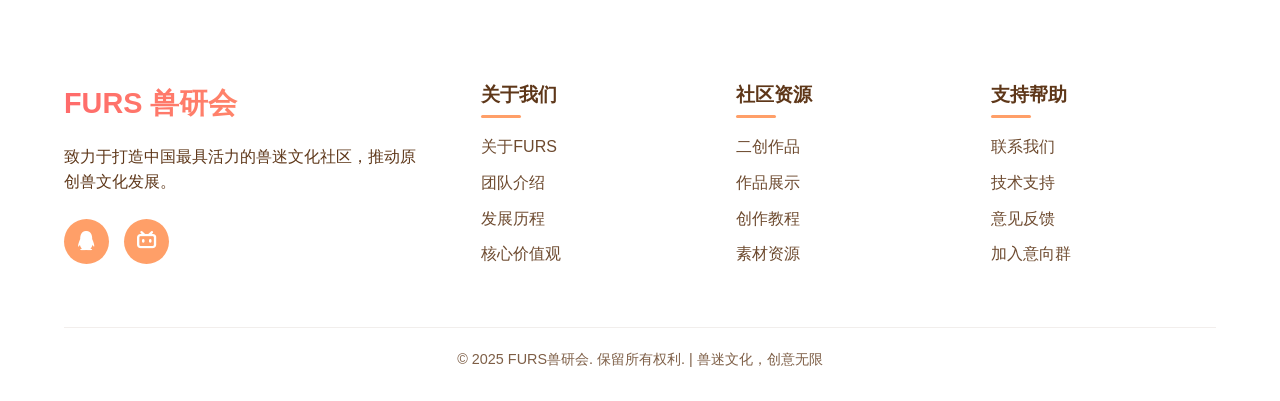
==== commit dcae7c2b: "部分完成FurMeet页面" ====
--- a/index.html
+++ b/index.html
@@ -1,221 +1,228 @@
 <!DOCTYPE html>
 <html lang="zh">
-
-<head>
-    <meta charset="UTF-8">
-    <meta name="viewport" content="width=device-width, initial-scale=1.0">
-    <title> FURS 兽研会 - 兽迷文化交流平台 </title>
-    <link rel="stylesheet" href="https://cdnjs.cloudflare.com/ajax/libs/font-awesome/6.4.0/css/all.min.css">
-    <link rel="stylesheet" href="./src/styles/main.css">
-    <link rel="icon" href="./resource/assets_furs/logo.ico">
-</head>
-
-<body>
-    <div class="nav-placeholder"></div>
-    <nav class="FursNav">
-        <button class="hamburger">
-            <span></span>
-            <span></span>
-            <span></span>
-        </button>
-        <div class="logo">
-            <a href="./index.html" class="logo-container">
-                <img src="./resource/assets_furs/logo.ico" alt="FURS 兽研会" class="logo-img">
-                <span class="logo-text">FURS 兽研会</span>
-            </a>
-        </div>
-        <div class="left"></div>
-        <div class="NavLinks">
-            <a href="./index.html" class="nav-link">首页</a>
-            <a href="./src/pages/FurMeet.html" class="nav-link">线下兽聚</a>
-            <a href="./src/pages/news.html" class="nav-link">最新新闻</a>
-            <a href="./src/pages/about.html" class="nav-link">关于FURS</a>
-            <a href="./src/pages/comingsoon.html" class="nav-link">FURS作品</a>
-        </div>
-
-    </nav>
-    <div class="main-container">
-        <section class="hero">
-            <h1 class="FirstTitle">欢迎来到 FURS 兽研会</h1>
-            <p class="subtitle">汇聚创意、分享热爱、连接同好</p>
-            <div class="hero-bons">
-                <a href="./src/pages/join.html" target="_blank" class="cta-button">立即加入</a>
-                <a href="./src/pages/comingsoon.html" class="cta-button secondary-button">探索更多</a>
+    <head>
+        <!-- FURS 兽研会 | 首页 -->
+        <meta charset="UTF-8" />
+        <meta name="viewport" content="width=device-width, initial-scale=1.0" />
+        <meta
+            name="description"
+            content="FURS 兽研会：汇聚创意、分享热爱、连接同好，打造中国最具活力的兽迷文化社区。"
+        />
+        <title>FURS 兽研会 · 兽迷文化交流平台</title>
+        <!-- Global styles & assets -->
+        <link rel="stylesheet" href="https://cdnjs.cloudflare.com/ajax/libs/font-awesome/6.4.0/css/all.min.css" />
+        <link rel="stylesheet" href="./src/styles/main.css" />
+        <link rel="icon" href="./resource/assets_furs/logo.ico" />
+    </head>
+    <body class="home-page">
+        <!-- 固定导航占位 -->
+        <div class="nav-placeholder" aria-hidden="true"></div>
+
+        <header class="site-header">
+            <!-- 主导航 -->
+            <nav class="FursNav" aria-label="主导航" role="navigation">
+                <button
+                    class="hamburger"
+                    type="button"
+                    aria-label="展开主菜单"
+                    aria-controls="primary-navigation"
+                    aria-expanded="false"
+                >
+                    <span></span>
+                    <span></span>
+                    <span></span>
+                </button>
+                <div class="logo">
+                    <a href="./index.html" class="logo-container" aria-label="返回首页">
+                        <img src="./resource/assets_furs/logo.ico" alt="FURS 兽研会 Logo" class="logo-img" />
+                        <span class="logo-text">FURS 兽研会</span>
+                    </a>
+                </div>
+                <div class="left" aria-hidden="true"></div>
+                <div id="primary-navigation" class="NavLinks">
+                    <a href="./index.html" class="nav-link active">首页</a>
+                    <a href="./src/pages/FurMeet.html" class="nav-link">线下兽聚</a>
+                    <a href="./src/pages/news.html" class="nav-link">最新新闻</a>
+                    <a href="./src/pages/about.html" class="nav-link">关于FURS</a>
+                    <a href="./src/pages/comingsoon.html" class="nav-link">FURS作品</a>
+                </div>
+            </nav>
+        </header>
+
+        <main class="main-container" id="main-content">
+            <!-- 英雄区：快速介绍和行动按钮 -->
+            <section class="hero" aria-labelledby="home-hero-title">
+                <h1 id="home-hero-title" class="FirstTitle">欢迎来到 FURS 兽研会</h1>
+                <p class="subtitle">汇聚创意、分享热爱、连接同好</p>
+                <div class="hero-actions">
+                    <a href="./src/pages/join.html" target="_blank" rel="noopener noreferrer" class="cta-button">立即加入</a>
+                    <a href="./src/pages/about.html" class="cta-button secondary-button">探索更多</a>
+                </div>
+            </section>
+
+            <div class="content-container">
+                <div class="main-content">
+                    <!-- 线下兽聚预览 -->
+                    <section class="content-block" aria-labelledby="meet-preview-title">
+                        <h2 id="meet-preview-title" class="content-title">兽聚信息</h2>
+                        <div class="events-grid">
+                            <article class="event-card" aria-live="polite">
+                                <div class="event-image">
+                                    <img class="event-image-bg" id="FurMeet1CoverBg" src="" alt="" role="presentation" />
+                                    <img class="event-image-main" id="FurMeet1Cover" src="" alt="活动宣传图" />
+                                </div>
+                                <div class="event-content">
+                                    <h3 class="event-title" id="FurMeet1Name">加载中…</h3>
+                                    <p class="event-details" id="FurMeet1Detail"></p>
+                                    <div class="event-meta">
+                                        <span id="FurMeet1StartDate"></span>
+                                        <span id="FurMeet1City"></span>
+                                        <span class="event-status">
+                                            <a
+                                                id="FurMeet1GlobalUrl"
+                                                href="#"
+                                                target="_blank"
+                                                rel="noopener noreferrer"
+                                            >了解更多</a>
+                                        </span>
+                                    </div>
+                                </div>
+                            </article>
+
+                            <article class="event-card" id="MeetCard2" aria-live="polite">
+                                <div class="event-image">
+                                    <img class="event-image-bg" id="FurMeet2CoverBg" src="" alt="" role="presentation" />
+                                    <img class="event-image-main" id="FurMeet2Cover" src="" alt="活动宣传图" />
+                                </div>
+                                <div class="event-content">
+                                    <h3 class="event-title" id="FurMeet2Name">加载中…</h3>
+                                    <p class="event-details" id="FurMeet2Detail"></p>
+                                    <div class="event-meta">
+                                        <span id="FurMeet2StartDate"></span>
+                                        <span id="FurMeet2City"></span>
+                                        <span class="event-status">
+                                            <a
+                                                id="FurMeet2GlobalUrl"
+                                                href="#"
+                                                target="_blank"
+                                                rel="noopener noreferrer"
+                                            >了解更多</a>
+                                        </span>
+                                    </div>
+                                </div>
+                            </article>
+                        </div>
+                    </section>
+
+                    <!-- 最新新闻列表 -->
+                    <section class="content-block" aria-labelledby="news-title">
+                        <h2 id="news-title" class="content-title">最新新闻</h2>
+                        <ul class="news-list">
+                            <li class="news-item">
+                                <h3 class="news-title">
+                                    演示新闻1
+                                    <span class="new-indicator" aria-label="最新">NEW</span>
+                                </h3>
+                                <p>演示简介1</p>
+                                <div class="news-info">
+                                    <span>演示人员1</span>
+                                    <span>演示时间1</span>
+                                </div>
+                            </li>
+                            <li class="news-item">
+                                <h3 class="news-title">演示新闻2</h3>
+                                <p>演示简介2</p>
+                                <div class="news-info">
+                                    <span>演示人员2</span>
+                                    <span>演示时间2</span>
+                                </div>
+                            </li>
+                            <li class="news-item">
+                                <h3 class="news-title">演示新闻3</h3>
+                                <p>演示简介3</p>
+                                <div class="news-info">
+                                    <span>演示人员3</span>
+                                    <span>演示时间3</span>
+                                </div>
+                            </li>
+                        </ul>
+                    </section>
+                </div>
+
+                <!-- 公告栏 -->
+                <aside class="announcements" aria-labelledby="announcement-title">
+                    <h2 id="announcement-title" class="content-title">公告</h2>
+                    <div class="announcement-container active">
+                        <h3 class="announcement-title">这是一段演示。</h3>
+                        <div class="announcement-content">这是一段演示。</div>
+                        <div class="announcement-date">这是一段演示。</div>
+                    </div>
+                    <div class="announcement-container">
+                        <h3 class="announcement-title">这是一段演示。</h3>
+                        <div class="announcement-content">这是一段演示。</div>
+                        <div class="announcement-date">这是一段演示。</div>
+                    </div>
+                    <div class="announcement-container">
+                        <h3 class="announcement-title">这是一段演示。</h3>
+                        <div class="announcement-content">这是一段演示。</div>
+                        <div class="announcement-date">这是一段演示。</div>
+                    </div>
+                    <div class="announcement-container">
+                        <h3 class="announcement-title">这是一段演示。</h3>
+                        <div class="announcement-content">这是一段演示。</div>
+                        <div class="announcement-date">这是一段演示。</div>
+                    </div>
+                    <div class="announcement-container">
+                        <h3 class="announcement-title">这是一段演示。</h3>
+                        <div class="announcement-content">这是一段演示。</div>
+                        <div class="announcement-date">这是一段演示。</div>
+                    </div>
+                </aside>
             </div>
-        </section>
-        <div class="content-container">
-            <div class="main-content">
-                <div class="content-block">
-                    <h2 class="content-title">兽聚信息</h2>
-                    <div class="events-grid">
-                        <div class="event-card" id="MeetCard1">
-                            <div class="event-image">
-                                <img class="event-image" id="FurMeet1Cover">
-                            </div>
-                            <div class="event-content">
-                                <h3 class="event-title" id="FurMeet1Name"></h3>
-                                <p class="event-details" id="FurMeet1Detail"></p>
-                                <div></div>
-                                <div class="event-meta">
-                                    <span id="FurMeet1StartDate"></span>
-                                    <span id="FurMeet1City"></span>
-
-                                    <span class="event-status"><a id="FurMeet1GlobalUrl">了解更多</a></span>
-
-                                </div>
-                            </div>
-                        </div>
-
-                        <div class="event-card" id="MeetCard2">
-                            <div class="event-image">
-                                <img class="event-image" id="FurMeet2Cover">
-                            </div>
-                            <div class="event-content">
-                                <h3 class="event-title" id="FurMeet2Name"></h3>
-                                <p class="event-details" id="FurMeet2Detail"></p>
-
-                                <div></div>
-                                <div class="event-meta">
-                                    <span id="FurMeet2StartDate"></span>
-                                    <span id="FurMeet2City"></span>
-                                    <span class="event-status"><a id="FurMeet2GlobalUrl">了解更多</a></span>
-                                </div>
-                            </div>
-                        </div>
-                        <!-- <div class="event-card">
-                            <div class="event-image" style="background-color: var(--secondary-color);"></div>
-                            <div class="event-content">
-                                <h3 class="event-title">演示2</h3>
-                                <p class="event-details">演示细节2</p>
-                                <div class="event-meta">
-                                    <span>演示时间2</span>
-                                    <span>演示地点2</span>
-                                    <span class="event-status">即将开始</span>
-                                </div>
-                            </div>
-                        </div> -->
-                    </div>
-                </div>
-                <div class="content-block">
-                    <h2 class="content-title">最新新闻</h2>
-                    <ul class="news-list">
-                        <li class="news-item">
-                            <h3 class="news-title">演示新闻1
-                                <span class="new-indicator">NEW</span>
-                            </h3>
-                            <p>演示简介1</p>
-                            <div class="news-info">
-                                <span>演示人员1</span>
-                                <span>演示时间1</span>
-                            </div>
-                        </li>
-                        <li class="news-item">
-                            <h3 class="news-title">演示新闻2</h3>
-                            <p>演示简介2</p>
-                            <div class="news-info">
-                                <span>演示人员2</span>
-                                <span>演示时间2</span>
-                            </div>
-                        </li>
-                        <li class="news-item">
-                            <h3 class="news-title">演示新闻3</h3>
-                            <p>演示简介3</p>
-                            <div class="news-info">
-                                <span>演示人员3</span>
-                                <span>演示时间3</span>
-                            </div>
-                        </li>
-                    </ul>
+        </main>
+
+        <!-- 页脚 -->
+        <footer class="CopyRight" role="contentinfo">
+            <div class="footer-content">
+                <div class="footer-info">
+                    <div class="logo-text">FURS 兽研会</div>
+                    <p>致力于打造中国最具活力的兽迷文化社区，推动原创兽文化发展。</p>
+                    <div class="social-links" aria-label="社交平台链接">
+                        <a href="#" aria-label="前往 QQ"><i class="fab fa-qq"></i></a>
+                        <a href="#" aria-label="前往 哔哩哔哩"><i class="fab fa-bilibili"></i></a>
+                    </div>
+                </div>
+                <div class="footer-links">
+                    <div class="link-group">
+                        <h4>关于我们</h4>
+                        <a href="./src/pages/about.html" class="footer-link">关于FURS</a>
+                        <a href="./src/pages/about.html" class="footer-link">团队介绍</a>
+                        <a href="./src/pages/about.html" class="footer-link">发展历程</a>
+                        <a href="./src/pages/about.html" class="footer-link">核心价值观</a>
+                    </div>
+                    <div class="link-group">
+                        <h4>社区资源</h4>
+                        <a href="./src/pages/comingsoon.html" class="footer-link">二创作品</a>
+                        <a href="./src/pages/comingsoon.html" class="footer-link">作品展示</a>
+                        <a href="./src/pages/comingsoon.html" class="footer-link">创作教程</a>
+                        <a href="./src/pages/comingsoon.html" class="footer-link">素材资源</a>
+                    </div>
+                    <div class="link-group">
+                        <h4>支持帮助</h4>
+                        <a href="./src/pages/comingsoon.html" class="footer-link">联系我们</a>
+                        <a href="./src/pages/comingsoon.html" class="footer-link">技术支持</a>
+                        <a href="https://wj.qq.com/s2/23933933/4a82/" class="footer-link" target="_blank" rel="noopener noreferrer">意见反馈</a>
+                        <a href="./src/pages/comingsoon.html" class="footer-link">加入意向群</a>
+                    </div>
                 </div>
             </div>
-            <div class="announcements">
-                <h2 class="content-title">重要公告</h2>
-                <div class="announcement-container active">
-                    <h3 class="announcement-title">这是一段演示。</h3>
-                    <div class="announcement-content">
-                        这是一段演示。
-                    </div>
-                    <div class="announcement-date">
-                        这是一段演示。
-                    </div>
-                </div>
-                <div class="announcement-container">
-                    <h3 class="announcement-title">这是一段演示。</h3>
-                    <div class="announcement-content">
-                        这是一段演示。
-                    </div>
-                    <div class="announcement-date">
-                        这是一段演示。
-                    </div>
-                </div>
-                <div class="announcement-container">
-                    <h3 class="announcement-title">这是一段演示。</h3>
-                    <div class="announcement-content">
-                        这是一段演示。
-                    </div>
-                    <div class="announcement-date">
-                        这是一段演示。
-                    </div>
-                </div>
-                <div class="announcement-container">
-                    <h3 class="announcement-title">这是一段演示。</h3>
-                    <div class="announcement-content">
-                        这是一段演示。
-                    </div>
-                    <div class="announcement-date">
-                        这是一段演示。
-                    </div>
-                </div>
-                <div class="announcement-container">
-                    <h3 class="announcement-title">这是一段演示。</h3>
-                    <div class="announcement-content">
-                        这是一段演示。
-                    </div>
-                    <div class="announcement-date">
-                        这是一段演示。
-                    </div>
-                </div>
-            </div>
-        </div>
-    </div>
-    <footer class="CopyRight">
-        <div class="footer-content">
-            <div class="footer-info">
-                <div class="logo-text">FURS 兽研会</div>
-                <p>致力于打造中国最具活力的兽迷文化社区，推动原创兽文化发展。</p>
-                <div class="social-links">
-                    <a href="#"><i class="fab fa-qq"></i></a>
-                    <a href="#"><i class="fab fa-bilibili"></i></a>
-                </div>
-            </div>
-            <div class="footer-links">
-                <div class="link-group">
-                    <h4>关于我们</h4>
-                    <a href="./src/pages/about.html" class="footer-link">关于FURS</a>
-                    <a href="./src/pages/comingsoon.html" class="footer-link">团队介绍</a>
-                    <a href="./src/pages/comingsoon.html" class="footer-link">发展历程</a>
-                    <a href="./src/pages/comingsoon.html" class="footer-link">核心价值观</a>
-                </div>
-                <div class="link-group">
-                    <h4>社区资源</h4>
-                    <a href="./src/pages/comingsoon.html" class="footer-link">二创作品</a>
-                    <a href="./src/pages/comingsoon.html" class="footer-link">作品展示</a>
-                    <a href="./src/pages/comingsoon.html" class="footer-link">创作教程</a>
-                    <a href="./src/pages/comingsoon.html" class="footer-link">素材资源</a>
-                </div>
-                <div class="link-group">
-                    <h4>支持帮助</h4>
-                    <a href="./src/pages/comingsoon.html" class="footer-link">联系我们</a>
-                    <a href="./src/pages/comingsoon.html" class="footer-link">常见问题</a>
-                    <a href="./src/pages/comingsoon.html" class="footer-link">技术支持</a>
-                    <a href="./src/pages/comingsoon.html" class="footer-link">意见反馈</a>
-                </div>
-            </div>
-        </div>
-        <p class="CopyRightInfor">&copy; 2025 FURS兽研会. 保留所有权利. | 兽迷文化，创意无限</p>
-    </footer>
-    <script src="./src/scripts/main.js"></script>
-    <script src="./src/scripts/FurMeetAPI_new.js"></script>
-</body>
-
+            <p class="CopyRightInfor">&copy; 2025 FURS兽研会. 保留所有权利. | 兽迷文化，创意无限</p>
+        </footer>
+
+        <!-- 脚本：延迟加载 -->
+        <script src="https://cdnjs.cloudflare.com/ajax/libs/dompurify/2.3.8/purify.min.js" defer></script>
+        <script src="./src/scripts/main.js" defer></script>
+        <script src="./src/scripts/FurMeetAPI_new.js" defer></script>
+        <script src="./src/scripts/theme-switch.js" defer></script>
+    </body>
 </html>
--- a/src/styles/main.css
+++ b/src/styles/main.css
@@ -1,3 +1,8 @@
+/* ==========================================================================
+   FURS 兽研会 · 主站样式表
+   用途：全站通用排版、导航、卡片、页脚、响应式适配
+   ========================================================================== */
+
 :root {
     --primary-color: #ff9f68;
     --secondary-color: #ff6b6b;
@@ -10,6 +15,18 @@
     --section-padding: 80px 5%;
 }
 
+:root[data-theme='dark'] {
+    --primary-color: #ffb37e;
+    --secondary-color: #ff8ea0;
+    --accent-color: rgba(255, 159, 104, 0.38);
+    --dark-brown: #f4ede6;
+    --light-beige: rgba(38, 29, 24, 0.92);
+    --card-bg: rgba(46, 36, 30, 0.94);
+    --shadow: 0 12px 30px rgba(0, 0, 0, 0.45);
+}
+
+/* ========== 基础重置 ========== */
+
 * {
     margin: 0;
     padding: 0;
@@ -20,24 +37,39 @@
     font-family: 'Segoe UI', 'Microsoft YaHei', sans-serif;
     line-height: 1.6;
     color: var(--dark-brown);
-    background: white;
+    background-color: #ffffff;
     min-height: 100vh;
     display: flex;
     flex-direction: column;
     overflow-x: hidden;
     opacity: 0;
-    align-items: center;
     animation: fadeIn 0.6s forwards;
 }
-    a {
-    color: black; /* 设置为你想要的颜色 */
-    text-decoration: none; /* 去掉下划线 */
-    }
-
-
-@font-face {
-    font-family: 'titleFont';
-    src: url(../fonts/titleRegular.ttf) format('truetype');
+
+body[data-theme='dark'] {
+    background-color: #14100c;
+}
+
+body.modal-open {
+    overflow: hidden;
+}
+
+a {
+    color: inherit;
+    text-decoration: none;
+    transition: color 0.2s ease;
+}
+
+img {
+    max-width: 100%;
+    display: block;
+}
+
+button {
+    font: inherit;
+    border: none;
+    background: none;
+    cursor: pointer;
 }
 
 @keyframes fadeIn {
@@ -46,31 +78,69 @@
     }
 }
 
+@keyframes titleGlow {
+    from {
+        text-shadow: 0 0 5px rgba(255, 159, 104, 0.5);
+    }
+
+    to {
+        text-shadow: 0 0 20px rgba(255, 159, 104, 0.8);
+    }
+}
+
+/* ========== 导航 ========== */
+
 .nav-placeholder {
     height: 80px;
+}
+
+.site-header {
+    width: 100%;
 }
 
 .FursNav {
     position: fixed;
     top: 0;
+    left: 0;
     width: 100%;
     z-index: 1000;
+    display: flex;
+    align-items: center;
+    justify-content: space-between;
+    padding: 15px 5%;
     background: rgba(255, 255, 255, 0.98);
     backdrop-filter: blur(12px);
-    padding: 15px 5%;
-    display: flex;
-    align-items: center;
     box-shadow: 0 4px 20px rgba(0, 0, 0, 0.07);
     transition: var(--transition);
 }
 
+.FursNav.scroll-hide {
+    transform: translateY(-110%);
+    opacity: 0;
+    pointer-events: none;
+}
+
+.logo {
+    display: flex;
+    align-items: center;
+    gap: 12px;
+}
+
 .logo-container {
     display: flex;
     align-items: center;
     gap: 12px;
-    transition: var(--transition);
-    text-decoration: none;
-    flex-direction: row;
+}
+
+.logo-img {
+    height: 40px;
+    max-width: 120px;
+    object-fit: contain;
+    transition: transform 0.2s ease;
+}
+
+.logo-container:hover .logo-img {
+    transform: scale(1.04);
 }
 
 .logo-text {
@@ -83,39 +153,29 @@
     white-space: nowrap;
 }
 
-.logo-img {
-    height: 40px;
-    max-width: 120px;
-    object-fit: contain;
-    transition: var(--transition);
+.left {
+    flex: 1;
 }
 
 .NavLinks {
-    flex-grow: 1;
-    display: flex;
+    display: flex;
+    align-items: center;
     justify-content: center;
+    gap: 16px;
 }
 
 .nav-link {
-    color: var(--dark-brown);
+    display: flex;
+    align-items: center;
     padding: 8px 20px;
-    margin: 0 8px;
     border-radius: 30px;
     font-weight: 600;
+    color: var(--dark-brown);
     position: relative;
-    overflow: hidden;
-    transition: var(--transition);
-    text-decoration: none;
-    display: flex;
-    align-items: center;
-}
-
-.nav-link i {
-    margin-right: 8px;
-    font-size: 18px;
-}
-
-.nav-link:hover {
+}
+
+.nav-link:hover,
+.nav-link:focus-visible {
     color: var(--primary-color);
 }
 
@@ -126,12 +186,15 @@
 
 .hamburger {
     display: none;
-    background: transparent;
-    border: none;
     padding: 10px;
     margin-right: 15px;
-    cursor: pointer;
-    z-index: 1100;
+    border-radius: 8px;
+    transition: background 0.2s ease;
+}
+
+.hamburger:hover,
+.hamburger:focus-visible {
+    background: rgba(0, 0, 0, 0.05);
 }
 
 .hamburger span {
@@ -140,38 +203,31 @@
     height: 3px;
     background: var(--dark-brown);
     margin: 6px 0;
+    border-radius: 2px;
     transition: var(--transition);
-    border-radius: 2px;
-}
-
-.page-header {
-    background: linear-gradient(135deg, var(--accent-color) 0%, var(--primary-color) 100%);
-    padding: 40px 5% 30px;
-    text-align: center;
-    position: relative;
-    overflow: hidden;
-    margin-top: 0;
+}
+
+.hamburger.active span:nth-child(1) {
+    transform: translateY(9px) rotate(45deg);
+}
+
+.hamburger.active span:nth-child(2) {
+    opacity: 0;
+}
+
+.hamburger.active span:nth-child(3) {
+    transform: translateY(-9px) rotate(-45deg);
+}
+
+/* ========== 页面结构 ========== */
+
+.main-container {
     width: 100%;
     max-width: 1400px;
+    margin: 0 auto 60px;
     display: flex;
     flex-direction: column;
-    align-items: center;
-    text-align: center;
-}
-
-.page-title {
-    font-size: clamp(2.5rem, 6vw, 3.5rem);
-    margin-bottom: 20px;
-    color: white;
-    text-shadow: 2px 2px 4px rgba(0, 0, 0, 0.1);
-    animation: none;
-}
-
-.page-subtitle {
-    font-size: clamp(1.1rem, 3vw, 1.4rem);
-    max-width: 700px;
-    margin: 0 auto 40px;
-    color: rgba(255, 255, 255, 0.9);
+    gap: 40px;
 }
 
 .content-container {
@@ -183,37 +239,117 @@
     justify-content: center;
 }
 
-.main-container {
-    width: 100%;
-    max-width: 1400px;
-    display: flex;
-    flex-direction: column;
-    align-items: center;
-    margin-bottom: 60px;
-}
-
 .main-content {
-    flex: 1;
-    min-width: 300px;
+    flex: 1 1 640px;
     display: flex;
     flex-direction: column;
     gap: 30px;
 }
 
 .announcements {
-    width: 30%;
-    min-width: 300px;
+    flex: 0 1 360px;
     background: var(--light-beige);
     border-radius: 12px;
     padding: 25px;
     box-shadow: var(--shadow);
 }
 
+.page-header {
+    padding: 60px 5% 30px;
+    text-align: center;
+    background: linear-gradient(to bottom, rgba(255, 211, 182, 0.1), transparent);
+    border-bottom: 1px solid rgba(94, 55, 25, 0.1);
+    margin-bottom: 10px;
+}
+
+.page-title {
+    font-size: clamp(2.5rem, 6vw, 4rem);
+    margin-bottom: 20px;
+    color: #ff806a;
+    text-shadow: 2px 2px 4px rgba(0, 0, 0, 0.1);
+    animation: titleGlow 2s ease-in-out infinite alternate;
+}
+
+.page-subtitle {
+    font-size: clamp(1rem, 2.3vw, 1.2rem);
+    max-width: 800px;
+    margin: 0 auto;
+    color: var(--dark-brown);
+    opacity: 0.85;
+    line-height: 1.6;
+}
+
+/* ========== 英雄区与 CTA ========== */
+
+.hero {
+    padding: 120px 5% 80px;
+    text-align: center;
+    position: relative;
+    overflow: hidden;
+}
+
+.FirstTitle {
+    font-size: clamp(2.5rem, 6vw, 4rem);
+    margin-bottom: 20px;
+    color: #ff806a;
+    text-shadow: 2px 2px 4px rgba(0, 0, 0, 0.1);
+    animation: titleGlow 2s ease-in-out infinite alternate;
+}
+
+.subtitle {
+    font-size: clamp(1.1rem, 3vw, 1.4rem);
+    max-width: 700px;
+    margin: 0 auto 40px;
+    color: var(--dark-brown);
+    opacity: 0.9;
+}
+
+.hero-actions {
+    display: flex;
+    justify-content: center;
+    flex-wrap: wrap;
+    gap: 18px;
+}
+
+.cta-button {
+    display: inline-flex;
+    align-items: center;
+    justify-content: center;
+    padding: 14px 40px;
+    border-radius: 50px;
+    font-weight: 600;
+    font-size: 1.05rem;
+    background: linear-gradient(to right, var(--secondary-color), var(--primary-color));
+    color: #ffffff;
+    box-shadow: 0 4px 12px rgba(255, 107, 107, 0.3);
+    transition: var(--transition);
+    border: none;
+}
+
+.cta-button:hover,
+.cta-button:focus-visible {
+    box-shadow: 0 6px 20px rgba(255, 107, 107, 0.45);
+}
+
+.secondary-button {
+    background: transparent;
+    color: var(--dark-brown);
+    border: 2px solid var(--primary-color);
+    box-shadow: none;
+}
+
+.secondary-button:hover,
+.secondary-button:focus-visible {
+    background: rgba(255, 159, 104, 0.12);
+}
+
+/* ========== 卡片与列表 ========== */
+
 .content-block {
     background: var(--light-beige);
     border-radius: 12px;
+    padding: 25px;
     box-shadow: var(--shadow);
-    padding: 25px;
     transition: var(--transition);
 }
 
@@ -222,8 +358,8 @@
 }
 
 .content-title {
-    font-size: clamp(1.6rem, 3.5vw, 1rem);
-    margin-bottom: 30px;
+    font-size: clamp(1.6rem, 3.5vw, 2rem);
+    margin-bottom: 26px;
     color: var(--dark-brown);
     position: relative;
     padding-bottom: 10px;
@@ -241,282 +377,247 @@
 
 .news-list {
     list-style: none;
-    padding: 0;
-    margin: 0;
 }
 
 .news-item {
     padding: 15px;
     border-bottom: 1px solid rgba(94, 55, 25, 0.1);
-    transition: var(--transition);
+    transition: background 0.2s ease;
+}
+
+.news-item:last-child {
+    border-bottom: none;
 }
 
 .news-item:hover {
-    background: rgba(255, 214, 180, 0.2);
+    background: rgba(255, 214, 180, 0.18);
 }
 
 .news-title {
     font-weight: 600;
     margin-bottom: 8px;
-    color: var(--dark-brown);
-    display: flex;
-    align-items: center;
-}
-
-.news-title .new-indicator {
+    display: flex;
+    align-items: center;
+    gap: 8px;
+}
+
+.new-indicator {
     background: var(--secondary-color);
-    color: white;
+    color: #ffffff;
     font-size: 0.7rem;
     border-radius: 20px;
     padding: 2px 10px;
-    margin-left: 10px;
 }
 
 .news-info {
     display: flex;
     justify-content: space-between;
-    color: #777;
+    color: #777777;
     font-size: 0.9rem;
 }
+
+/* 活动卡片 */
 
 .events-grid {
     display: grid;
-    grid-template-columns: repeat(auto-fit, minmax(300px, 1fr));
-    gap: 20px;
+    grid-template-columns: repeat(auto-fit, minmax(280px, 1fr));
+    gap: 24px;
+    width: 100%;
+}
+
+.event-card {
+    position: relative;
+    width: 100%;
+    max-width: 420px;
+    margin: 0 auto;
+    background: #ffffff;
+    border-radius: 12px;
+    overflow: hidden;
+    box-shadow: 0 5px 15px rgba(0, 0, 0, 0.08);
+    transition: transform 0.25s ease, box-shadow 0.25s ease;
+}
+
+.event-card:hover,
+.event-card:focus-within {
+    transform: translateY(-4px);
+    box-shadow: 0 12px 25px rgba(255, 107, 107, 0.22);
+}
+
+.event-card.loading-state {
+    opacity: 0.6;
+    pointer-events: none;
+}
+
+.event-image {
+    position: relative;
+    height: 180px;
+    background: var(--primary-color);
+}
+
+.event-image-bg {
+    position: absolute;
+    inset: 0;
+    width: 100%;
+    height: 100%;
+    object-fit: cover;
+    filter: blur(18px) brightness(1.18) saturate(1.2);
+    transform: scale(1.2);
+    transition: transform 0.45s cubic-bezier(0.4, 2, 0.6, 1), filter 0.45s ease;
+}
+
+.event-image:hover .event-image-bg {
+    transform: scale(1.28);
+    filter: blur(24px) brightness(1.1) saturate(1.3);
+}
+
+.event-image-main {
+    position: absolute;
+    left: 50%;
+    top: 50%;
+    transform: translate(-50%, -50%);
+    width: 88%;
+    height: 88%;
+    object-fit: contain;
+    border-radius: 12px;
+    box-shadow: 0 4px 12px rgba(0, 0, 0, 0.08);
+    background: transparent;
+}
+
+.event-content {
+    padding: 20px 22px;
+    display: flex;
+    flex-direction: column;
+    gap: 12px;
+}
+
+.event-title {
+    font-size: 1.28rem;
+    color: var(--dark-brown);
+}
+
+.event-details {
+    color: #6f6f6f;
+    font-size: 0.95rem;
+    max-height: 7rem;
+    overflow-y: auto;
+}
+
+.event-meta {
+    display: flex;
+    align-items: center;
+    justify-content: space-between;
+    gap: 12px;
+    font-weight: 600;
+}
+
+.event-status a {
+    display: inline-flex;
+    align-items: center;
     justify-content: center;
-}
-.events-grid1 {
-    display: grid;
-    /* grid-template-columns: repeat(auto-fit, minmax(300px, 1fr)); */
-    gap: 20px;
-    justify-content: center;
-}
-
-.event-card {
-    background: white;
-    border-radius: 10px;
-    overflow: hidden;
-    box-shadow: 0 5px 15px rgba(0, 0, 0, 0.07);
-    transition: var(--transition);
-}
-
-.event-card:hover {
-    box-shadow: 0 12px 25px rgba(255, 107, 107, 0.2);
-}
-
-.event-image {
-    height: 160px;
-    background: var(--primary-color);
-    display: flex;
-    align-items: center;
-    justify-content: center;
-    color: white;
-    font-size: 2.5rem;
-    object-fit: cover;
-}
-
-.event-content {
-    padding: 20px;
-}
-
-.event-title {
-    font-size: 1.3rem;
+    padding: 4px 12px;
+    border-radius: 999px;
+    background: var(--accent-color);
+    color: var(--dark-brown);
+    font-size: 0.85rem;
+    font-weight: 600;
+}
+
+.event-status a:hover,
+.event-status a:focus-visible {
+    background: rgba(255, 159, 104, 0.4);
+}
+
+@keyframes loadingShimmer {
+    0% {
+        background-position: -100% 0;
+    }
+
+    100% {
+        background-position: 100% 0;
+    }
+}
+
+#furMeetErrorContainer {
+    font-family: 'Segoe UI', 'Microsoft YaHei', sans-serif;
+    font-weight: 500;
+}
+
+/* 公告 */
+
+.announcement-container {
+    background: #ffffff;
+    border-radius: 12px;
+    padding: 18px;
+    margin-bottom: 18px;
+    box-shadow: 0 4px 12px rgba(0, 0, 0, 0.05);
+}
+
+.announcement-title {
+    font-size: 1.18rem;
+    font-weight: 600;
+    color: var(--secondary-color);
+    margin-bottom: 10px;
+}
+
+.announcement-content {
+    color: var(--dark-brown);
+    line-height: 1.7;
     margin-bottom: 12px;
-    color: var(--dark-brown);
-}
-
-.event-details {
-    color: #777;
-    margin-bottom: 15px;
-    font-size: 0.9rem;
-    height: 7rem;
-    overflow: auto;
-}
-
-.event-meta {
-    display: flex;
-    justify-content: space-between;
-    color: var(--dark-brown);
-    font-weight: 600;
-}
-
-.event-status {
-    background: var(--accent-color);
-    color: var(--dark-brown);
-    padding: 3px 10px;
-    border-radius: 20px;
-    font-size: 0.8rem;
-}
-
-.announcement-container {
-    background: white;
-    border-radius: 10px;
-    padding: 15px;
-    margin-bottom: 15px;
-    box-shadow: 0 4px 12px rgba(0, 0, 0, 0.05);
-}
-
-.announcement-title {
-    font-size: 1.2rem;
-    font-weight: 600;
-    margin-bottom: 10px;
-    color: var(--secondary-color);
-    display: flex;
-    align-items: center;
-}
-
-.announcement-title i {
-    margin-right: 10px;
-}
-
-.announcement-content {
-    color: var(--dark-brown);
-    line-height: 1.7;
-    margin-bottom: 15px;
 }
 
 .announcement-date {
-    color: #777;
-    font-size: 0.85rem;
+    color: #777777;
+    font-size: 0.86rem;
     text-align: right;
 }
 
-.announcement-slider {
-    position: relative;
-}
-
-.announcement-slider .announcement-container {
-    position: absolute;
-    top: 0;
-    left: 0;
-    right: 0;
+/* ========== 媒体组件 ========== */
+
+.bilibili-player {
+    width: 100%;
+    border: none;
+    border-radius: 12px;
+    box-shadow: var(--shadow);
+    background: #000;
+}
+
+#furMeetErrorContainer {
+    position: fixed;
+    top: 24px;
+    left: 50%;
+    transform: translateX(-50%);
+    background: rgba(255, 235, 238, 0.95);
+    color: #b71c1c;
+    padding: 16px 26px;
+    border-radius: 12px;
+    box-shadow: 0 8px 24px rgba(0, 0, 0, 0.18);
+    z-index: 1200;
+    max-width: min(480px, 90vw);
+    text-align: center;
     opacity: 0;
-    transition: opacity 0.5s ease;
-}
-
-.announcement-slider .announcement-container.active {
-    position: relative;
+    pointer-events: none;
+    transition: opacity 0.3s ease;
+}
+
+#furMeetErrorContainer.is-visible {
     opacity: 1;
 }
 
-.announcement-indicators {
-    display: flex;
-    justify-content: center;
-    gap: 10px;
-    margin-top: 20px;
-}
-
-.announcement-indicator {
-    width: 10px;
-    height: 10px;
-    border-radius: 50%;
-    background: rgba(94, 55, 25, 0.2);
-    cursor: pointer;
-    transition: var(--transition);
-}
-
-.announcement-indicator.active {
-    background: var(--primary-color);
-}
-
-.hero {
-    padding: 120px 5% 80px;
-    text-align: center;
-    position: relative;
-    overflow: hidden;
-}
-
-.FirstTitle {
-    font-size: clamp(2.5rem, 6vw, 4rem);
-    margin-bottom: 20px;
-    color: #FF806A;
-    text-shadow: 2px 2px 4px rgba(0, 0, 0, 0.1);
-    animation: titleGlow 2s ease-in-out infinite alternate;
-}
-
-.subtitle {
-    font-size: clamp(1.1rem, 3vw, 1.4rem);
-    max-width: 700px;
-    margin: 0 auto 40px;
-    color: var(--dark-brown);
-    opacity: 0.9;
-}
-
-.cta-button {
-    display: inline-block;
-    background: linear-gradient(to right, var(--secondary-color), var(--primary-color));
-    color: white;
-    padding: 14px 40px;
-    border-radius: 50px;
-    font-weight: 600;
-    font-size: 1.1rem;
-    text-decoration: none;
-    box-shadow: 0 4px 12px rgba(255, 107, 107, 0.3);
-    transition: var(--transition);
-    margin: 20px 10px;
-    border: none;
-    cursor: pointer;
-}
-
-.cta-button:hover {
-    box-shadow: 0 6px 20px rgba(255, 107, 107, 0.5);
-}
-
-.secondary-button {
-    background: transparent;
-    border: 2px solid var(--primary-color);
-    color: var(--dark-brown);
-    box-shadow: none;
-}
-
-.secondary-button:hover {
-    background: rgba(255, 159, 104, 0.1);
-}
-
-.timeline {
-    position: relative;
-    max-width: 900px;
-    margin: 50px auto 0;
-}
-
-.timeline::after {
-    content: '';
-    position: absolute;
-    width: 4px;
-    background-color: var(--accent-color);
-    top: 0;
-    bottom: 0;
-    left: 50%;
-    margin-left: -2px;
-}
-
-.timeline-item {
-    padding: 10px 40px;
-    position: relative;
-    width: 50%;
-    box-sizing: border-box;
-}
-
-.timeline-item::after {
-    content: '';
-    position: absolute;
-    width: 20px;
-    height: 20px;
-    background-color: white;
-    border: 4px solid var(--primary-color);
-    top: 15px;
-    border-radius: 50%;
-    z-index: 1;
-}
+body[data-theme='dark'] #furMeetErrorContainer {
+    background: rgba(92, 47, 47, 0.92);
+    color: #ffe8e8;
+    box-shadow: 0 8px 24px rgba(0, 0, 0, 0.5);
+}
+
+/* ========== 页脚 ========== */
 
 .CopyRight {
-    background: rgba(255, 255, 255, 0.9);
-    padding: 60px 5% 30px;
+    width: 100%;
     margin-top: auto;
+    background: rgba(255, 255, 255, 0.92);
+    backdrop-filter: blur(5px);
+    padding: 80px 5% 30px;
     box-shadow: 0 4px 20px rgba(0, 0, 0, 0.07);
-    backdrop-filter: blur(5px);
-    width: 100%;
-    padding-top: 80px;
 }
 
 .footer-content {
@@ -525,24 +626,19 @@
     display: grid;
     grid-template-columns: 1fr 2fr;
     gap: 50px;
-    text-align: left;
-    width: 100%;
 }
 
 .footer-info {
-    max-width: 400px;
+    max-width: 420px;
 }
 
 .footer-info .logo-text {
     font-size: 1.8rem;
-    margin-bottom: 20px;
+    margin-bottom: 18px;
 }
 
 .footer-info p {
-    color: var(--dark-brown);
-    opacity: 0.9;
-    margin-bottom: 25px;
-    line-height: 1.7;
+    margin-bottom: 24px;
 }
 
 .social-links {
@@ -551,19 +647,19 @@
 }
 
 .social-links a {
-    display: flex;
+    display: inline-flex;
     align-items: center;
     justify-content: center;
     width: 45px;
     height: 45px;
+    border-radius: 50%;
     background: var(--primary-color);
-    color: white;
-    border-radius: 50%;
+    color: #ffffff;
     font-size: 1.2rem;
-    transition: var(--transition);
-}
-
-.social-links a:hover {
+}
+
+.social-links a:hover,
+.social-links a:focus-visible {
     background: var(--secondary-color);
 }
 
@@ -575,89 +671,182 @@
 
 .link-group h4 {
     font-size: 1.2rem;
-    margin-bottom: 20px;
-    color: var(--dark-brown);
+    margin-bottom: 16px;
+    padding-bottom: 8px;
     position: relative;
-    padding-bottom: 10px;
+}
+
+.link-group h4::after {
+    content: '';
+    position: absolute;
+    bottom: 0;
+    left: 0;
+    width: 40px;
+    height: 3px;
+    background: var(--primary-color);
+    border-radius: 999px;
 }
 
 .link-group a {
     display: block;
-    color: var(--dark-brown);
-    text-decoration: none;
-    margin-bottom: 12px;
-    transition: var(--transition);
+    margin-bottom: 10px;
+    color: var(--dark-brown);
     opacity: 0.9;
 }
 
-.link-group a:hover {
+.link-group a:hover,
+.link-group a:focus-visible {
     color: var(--primary-color);
 }
 
 .CopyRightInfor {
-    color: var(--dark-brown);
-    font-size: 0.9rem;
     margin-top: 50px;
-    opacity: 0.8;
     padding-top: 20px;
     border-top: 1px solid rgba(94, 55, 25, 0.1);
     text-align: center;
-}
-
-.hamburger.active span:nth-child(1) {
-    transform: translateY(9px) rotate(45deg);
-}
-
-.hamburger.active span:nth-child(2) {
-    opacity: 0;
-}
-
-.hamburger.active span:nth-child(3) {
-    transform: translateY(-9px) rotate(-45deg);
-}
-
-@keyframes titleGlow {
-    from {
-        text-shadow: 0 0 5px rgba(255, 159, 104, 0.5);
-    }
-
-    to {
-        text-shadow: 0 0 20px rgba(255, 159, 104, 0.8);
-    }
-}
-
-@media (max-width: 992px) {
-    .timeline::after {
-        left: 31px;
-    }
-
-    .timeline-item {
-        width: 100%;
-        padding-left: 70px;
-        padding-right: 25px;
-    }
-
-    .left::after,
-    .right::after {
-        left: 18px;
-    }
-
-    .right {
-        left: 0;
+    font-size: 0.9rem;
+    opacity: 0.8;
+}
+
+/* ========== 团队与价值观模块 ========== */
+
+.team-grid,
+.values-container {
+    display: grid;
+    grid-template-columns: repeat(auto-fit, minmax(260px, 1fr));
+    gap: 25px;
+}
+
+.team-member,
+.value-card {
+    background: var(--card-bg);
+    border-radius: 12px;
+    padding: 25px;
+    text-align: center;
+    box-shadow: 0 5px 15px rgba(94, 55, 25, 0.1);
+    transition: var(--transition);
+}
+
+.team-member:hover,
+.value-card:hover {
+    box-shadow: 0 10px 25px rgba(94, 55, 25, 0.2);
+}
+
+.member-avatar {
+    width: 120px;
+    height: 120px;
+    margin: 0 auto 20px;
+    border-radius: 50%;
+    overflow: hidden;
+    background: linear-gradient(to bottom right, var(--primary-color), var(--secondary-color));
+    display: flex;
+    align-items: center;
+    justify-content: center;
+    box-shadow: 0 5px 15px rgba(255, 107, 107, 0.2);
+    transition: transform 0.3s ease, box-shadow 0.3s ease;
+}
+
+.team-member:hover .member-avatar {
+    transform: scale(1.05);
+    box-shadow: 0 8px 20px rgba(255, 107, 107, 0.28);
+}
+
+.member-avatar img {
+    width: 100%;
+    height: 100%;
+    object-fit: cover;
+}
+
+.default-avatar {
+    display: flex;
+    align-items: center;
+    justify-content: center;
+    width: 100%;
+    height: 100%;
+    font-size: 2.4rem;
+    color: #ffffff;
+}
+
+.member-name {
+    font-size: 1.18rem;
+    margin-bottom: 6px;
+}
+
+.member-role {
+    font-size: 0.96rem;
+    font-weight: 600;
+    color: var(--primary-color);
+    margin-bottom: 12px;
+}
+
+.member-bio {
+    font-size: 0.95rem;
+    color: rgba(94, 55, 25, 0.88);
+}
+
+.value-icon {
+    width: 60px;
+    height: 60px;
+    border-radius: 50%;
+    display: grid;
+    place-items: center;
+    margin: 0 auto 18px;
+    color: var(--primary-color);
+    background: rgba(255, 159, 104, 0.18);
+    font-size: 1.6rem;
+}
+
+.value-title {
+    font-size: 1.16rem;
+    margin-bottom: 12px;
+}
+
+.value-description {
+    color: rgba(94, 55, 25, 0.9);
+}
+
+/* ========== 响应式适配 ========== */
+
+@media (max-width: 1024px) {
+    .FursNav {
+        padding-inline: 24px;
+    }
+
+    .footer-content {
+        grid-template-columns: 1fr;
+        gap: 40px;
+    }
+
+    .footer-info {
+        text-align: center;
+        margin: 0 auto;
+    }
+
+    .social-links {
+        justify-content: center;
     }
 }
 
 @media (max-width: 860px) {
+    .hamburger {
+        display: block;
+    }
+
+    .left {
+        display: none;
+    }
+
     .NavLinks {
         position: fixed;
         top: 80px;
         left: -100%;
         width: 100%;
         height: calc(100vh - 80px);
+        flex-direction: column;
         background: rgba(255, 255, 255, 0.98);
-        flex-direction: column;
-        transition: 0.4s;
         padding: 30px 0;
+        gap: 18px;
+        transition: 0.4s ease;
         z-index: 999;
     }
 
@@ -667,179 +856,94 @@
 
     .nav-link {
         width: 80%;
-        margin: 12px auto;
-        padding: 15px;
-        font-size: 1.2rem;
-    }
-
-    .logo-container {
-        gap: 8px;
-    }
-
-    .logo-img {
-        height: 35px;
-        max-width: 100px;
-    }
-
-    .logo-text {
-        font-size: 1.2rem;
-    }
-
-    .hamburger {
-        display: block;
-    }
-
-    .NavPaw {
-        display: none;
-    }
-
-    .logo {
-        margin-right: 15px;
-    }
-
-    .footer-content {
-        grid-template-columns: 1fr;
-        gap: 40px;
-    }
-
-    .footer-info {
-        max-width: 100%;
-        text-align: center;
-    }
-
-    .social-links {
         justify-content: center;
-    }
-
-    .news-grid {
-        grid-template-columns: 1fr;
+        font-size: 1.1rem;
+        padding: 14px;
     }
 
     .content-container {
         flex-direction: column;
     }
 
-    .main-content,
-    .announcements {
-        width: 100%;
-    }
-
     .announcements {
         order: -1;
-    }
-
-    .events-grid {
-        grid-template-columns: 1fr;
-    }
-
-    .main-container {
-        margin-bottom: 40px;
-    }
-}
-
-@media (max-width: 576px) {
+        width: 100%;
+    }
+}
+
+@media (max-width: 768px) {
     .hero {
         padding: 100px 5% 60px;
     }
 
     .page-header {
-        padding: 30px 5% 20px;
-    }
-
-    .page-title {
-        margin-bottom: 10px;
-    }
-
-    .page-subtitle {
-        margin-bottom: 20px;
-    }
-
-    .about-content {
-        padding: 25px;
-    }
-
-    .mission-statement {
+        padding: 45px 5% 25px;
+    }
+
+    .hero-actions {
+        gap: 12px;
+    }
+
+    .cta-button {
+        width: 90%;
+    }
+
+    .event-card {
+        max-width: 100%;
+    }
+}
+
+@media (max-width: 576px) {
+    .logo-img {
+        height: 32px;
+        max-width: 90px;
+    }
+
+    .logo-text {
+        font-size: 1.05rem;
+    }
+
+    .content-block {
         padding: 20px;
     }
 
-    .cta-button {
-        display: block;
-        margin: 15px auto;
-        width: 80%;
-    }
-
-    .footer-links {
-        grid-template-columns: 1fr;
-    }
-
-    .user-avatar-container {
-        position: static;
-        margin-left: 5px;
-    }
-
-    .user-card {
-        width: 100%;
-        right: 0;
-        left: 0;
-    }
-}
-
-@media (max-width: 480px) {
-    .logo-container {
-        gap: 6px;
-    }
-
-    .logo-img {
-        height: 30px;
-        max-width: 80px;
-    }
-
-    .logo-text {
-        font-size: 1rem;
-        max-width: 120px;
-        overflow: hidden;
-        text-overflow: ellipsis;
-    }
-}
-
-.scroll-hide {
-    transform: translateY(-100%);
-    transition: transform 0.3s ease;
-}
-
-.scroll-show {
-    transform: translateY(0);
-    transition: transform 0.3s ease;
-}
-
-.team-grid,
-.values-container,
-.events-grid {
-    display: grid;
-    grid-template-columns: repeat(auto-fill, minmax(300px, 1fr));
-    gap: 30px;
-    width: 100%;
-    justify-items: center;
-}
-
-.team-member,
-.value-card,
-.event-card {
-    width: 100%;
-    max-width: 350px;
+    .event-content {
+        padding: 18px;
+    }
 }
 
 @media (min-width: 769px) {
-
     .about-page .content-container,
     .news-page .content-container {
-        display: block !important;
         max-width: 1200px;
         margin: 0 auto;
-    }
-
-    .about-page .about-section,
-    .news-page .about-section {
-        width: 100% !important;
-    }
+        display: block !important;
+    }
+}
+
+body[data-theme='dark'] .FursNav {
+    background: rgba(32, 25, 20, 0.95);
+    box-shadow: 0 8px 24px rgba(0, 0, 0, 0.4);
+}
+
+body[data-theme='dark'] .cta-button {
+    box-shadow: 0 4px 16px rgba(255, 107, 107, 0.35);
+}
+
+body[data-theme='dark'] .content-block {
+    border: 1px solid rgba(255, 255, 255, 0.05);
+}
+
+body[data-theme='dark'] .event-card {
+    border: 1px solid rgba(255, 255, 255, 0.04);
+}
+
+body[data-theme='dark'] .announcement-container {
+    background: var(--card-bg);
+}
+
+body[data-theme='dark'] .CopyRight {
+    background: rgba(24, 19, 15, 0.92);
+    color: var(--dark-brown);
+    box-shadow: 0 -4px 24px rgba(0, 0, 0, 0.5);
 }
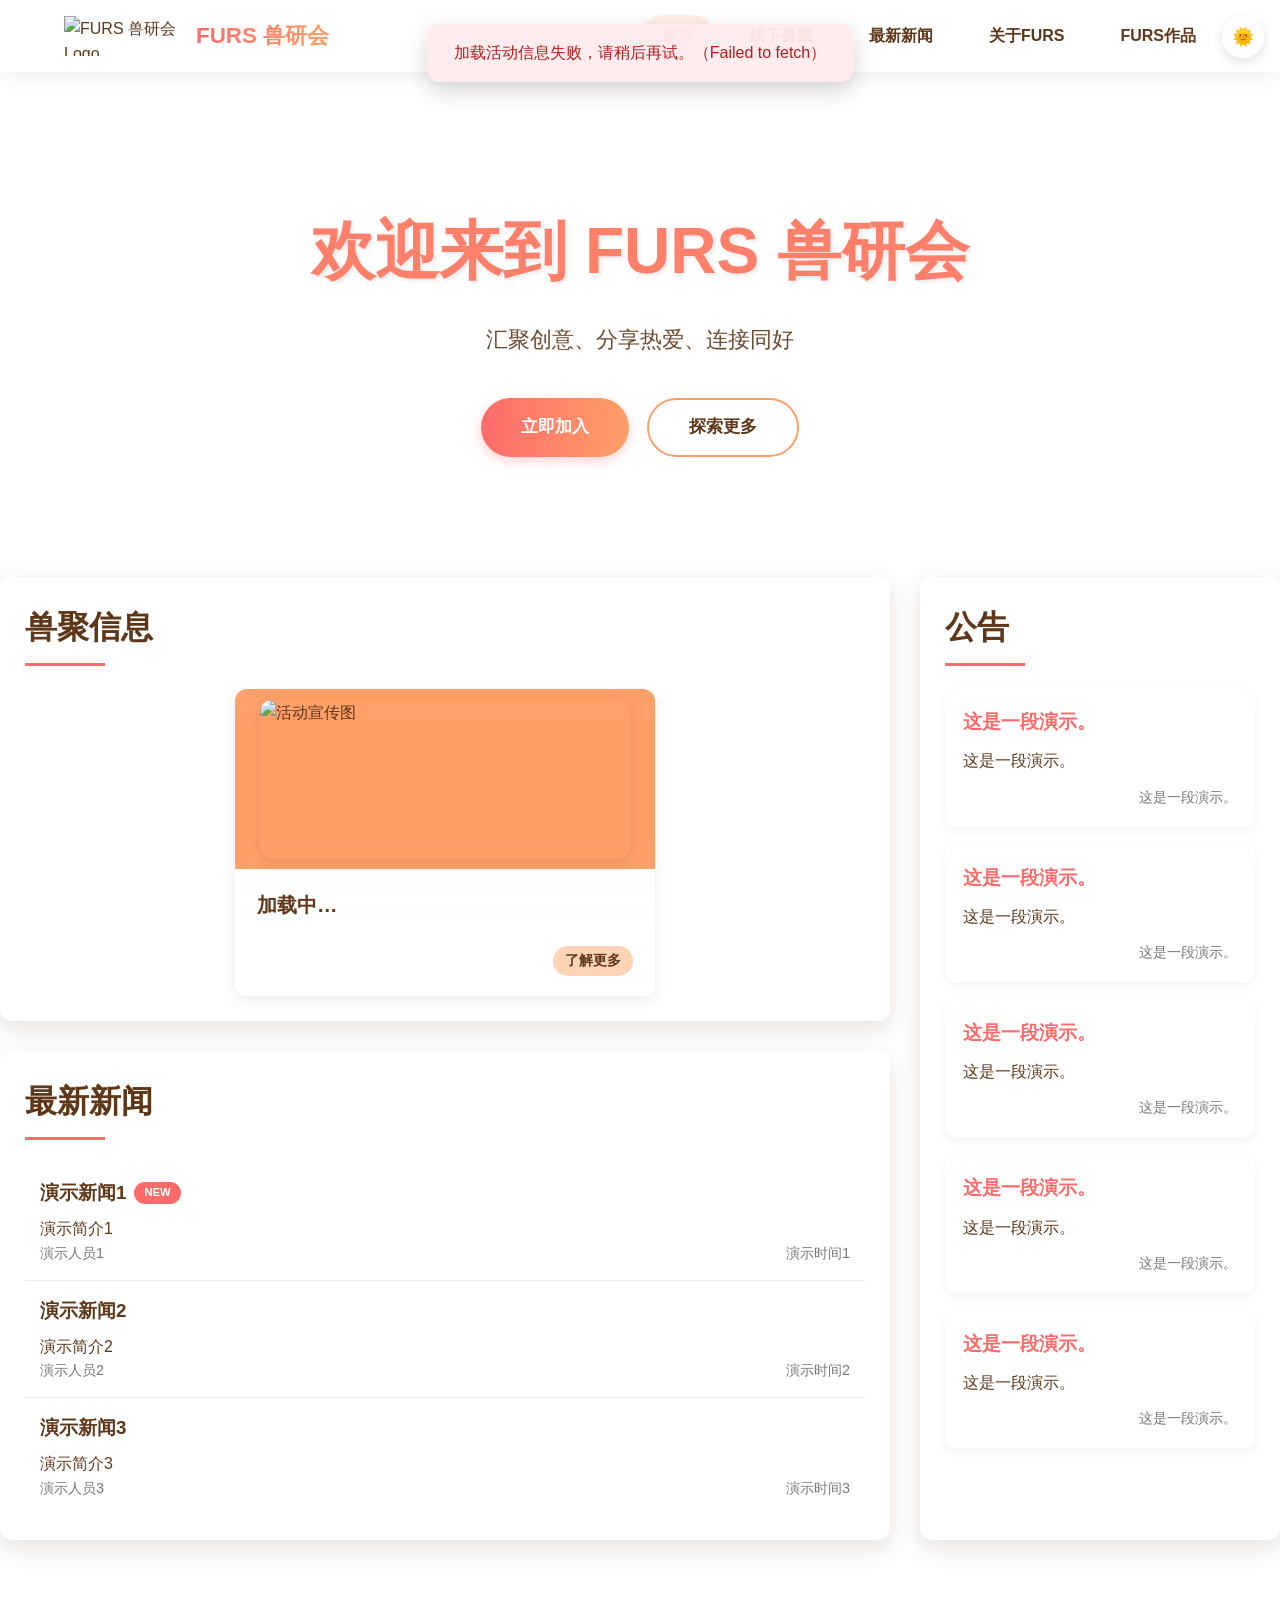
==== commit e4eb4a8e: "重写 main.css，划分语义板块、补充导航滚动隐藏、Hero/卡片/页脚布局，并加入暗色主题变量与弹窗时的滚动锁定。 对 FurMeet.css、about.css、news.css、join.c" ====
--- a/index.html
+++ b/index.html
@@ -50,7 +50,7 @@
         </header>
 
         <main class="main-container" id="main-content">
-            <!-- 英雄区：快速介绍和行动按钮 -->
+            <!-- 快速介绍和按钮 -->
             <section class="hero" aria-labelledby="home-hero-title">
                 <h1 id="home-hero-title" class="FirstTitle">欢迎来到 FURS 兽研会</h1>
                 <p class="subtitle">汇聚创意、分享热爱、连接同好</p>
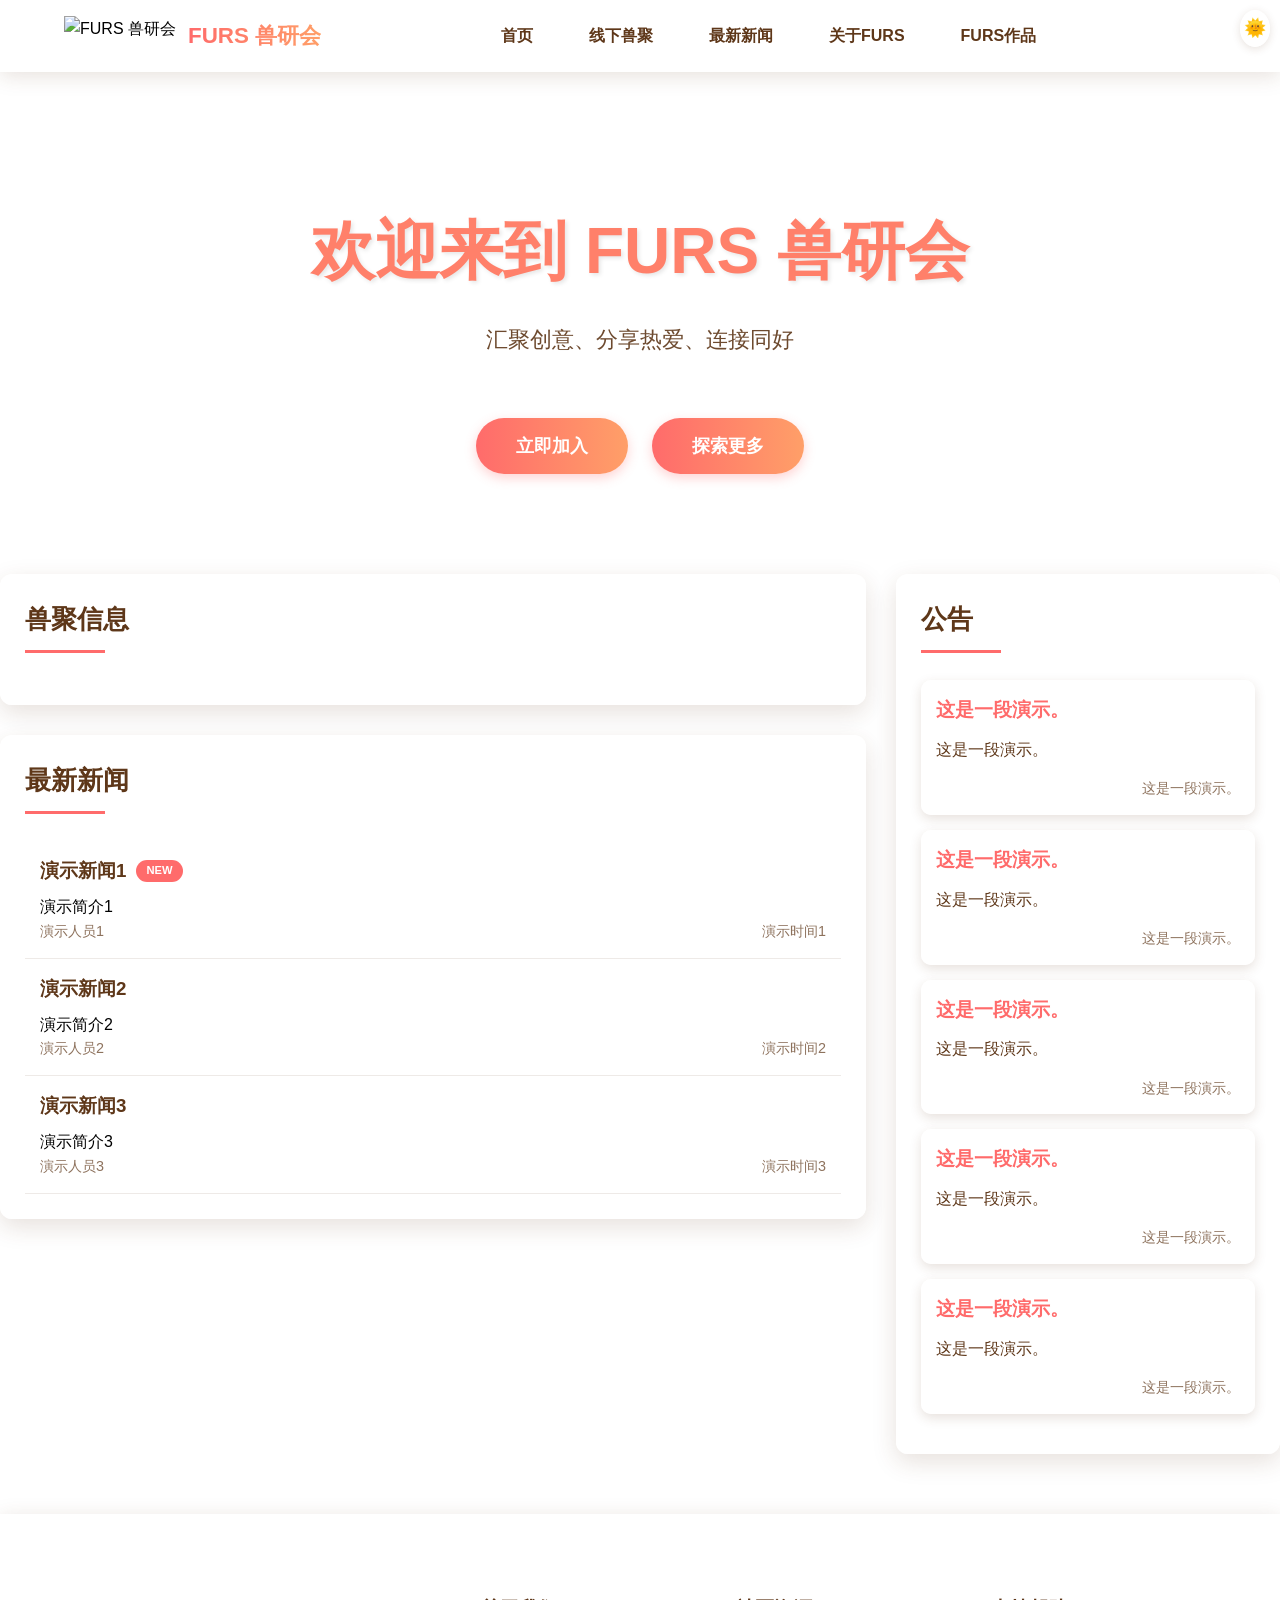
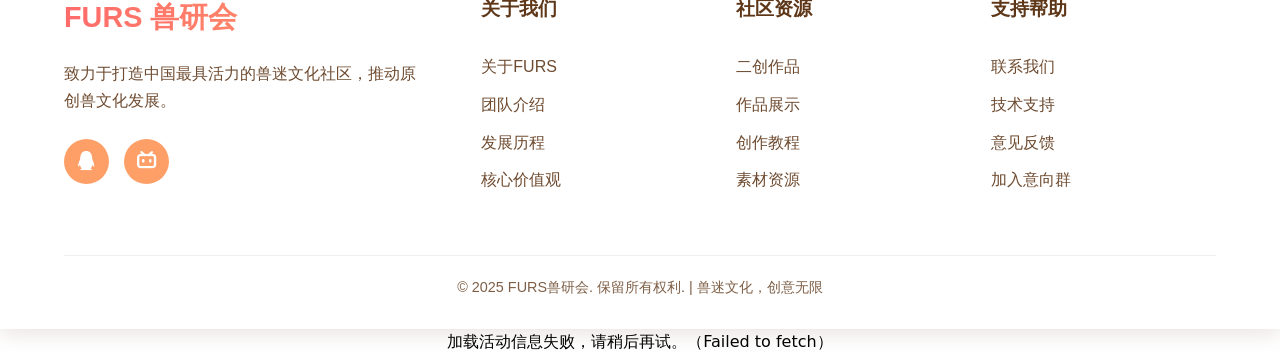
==== commit 9d80de37: "Fixed display issues related to dark/light mode switching; updated README.md; fixed several bugs." ====
--- a/index.html
+++ b/index.html
@@ -1,228 +1,213 @@
 <!DOCTYPE html>
 <html lang="zh">
-    <head>
-        <!-- FURS 兽研会 | 首页 -->
-        <meta charset="UTF-8" />
-        <meta name="viewport" content="width=device-width, initial-scale=1.0" />
-        <meta
-            name="description"
-            content="FURS 兽研会：汇聚创意、分享热爱、连接同好，打造中国最具活力的兽迷文化社区。"
-        />
-        <title>FURS 兽研会 · 兽迷文化交流平台</title>
-        <!-- Global styles & assets -->
-        <link rel="stylesheet" href="https://cdnjs.cloudflare.com/ajax/libs/font-awesome/6.4.0/css/all.min.css" />
-        <link rel="stylesheet" href="./src/styles/main.css" />
-        <link rel="icon" href="./resource/assets_furs/logo.ico" />
-    </head>
-    <body class="home-page">
-        <!-- 固定导航占位 -->
-        <div class="nav-placeholder" aria-hidden="true"></div>
-
-        <header class="site-header">
-            <!-- 主导航 -->
-            <nav class="FursNav" aria-label="主导航" role="navigation">
-                <button
-                    class="hamburger"
-                    type="button"
-                    aria-label="展开主菜单"
-                    aria-controls="primary-navigation"
-                    aria-expanded="false"
-                >
-                    <span></span>
-                    <span></span>
-                    <span></span>
-                </button>
-                <div class="logo">
-                    <a href="./index.html" class="logo-container" aria-label="返回首页">
-                        <img src="./resource/assets_furs/logo.ico" alt="FURS 兽研会 Logo" class="logo-img" />
-                        <span class="logo-text">FURS 兽研会</span>
-                    </a>
-                </div>
-                <div class="left" aria-hidden="true"></div>
-                <div id="primary-navigation" class="NavLinks">
-                    <a href="./index.html" class="nav-link active">首页</a>
-                    <a href="./src/pages/FurMeet.html" class="nav-link">线下兽聚</a>
-                    <a href="./src/pages/news.html" class="nav-link">最新新闻</a>
-                    <a href="./src/pages/about.html" class="nav-link">关于FURS</a>
-                    <a href="./src/pages/comingsoon.html" class="nav-link">FURS作品</a>
-                </div>
-            </nav>
-        </header>
-
-        <main class="main-container" id="main-content">
-            <!-- 快速介绍和按钮 -->
-            <section class="hero" aria-labelledby="home-hero-title">
-                <h1 id="home-hero-title" class="FirstTitle">欢迎来到 FURS 兽研会</h1>
-                <p class="subtitle">汇聚创意、分享热爱、连接同好</p>
-                <div class="hero-actions">
-                    <a href="./src/pages/join.html" target="_blank" rel="noopener noreferrer" class="cta-button">立即加入</a>
-                    <a href="./src/pages/about.html" class="cta-button secondary-button">探索更多</a>
-                </div>
-            </section>
-
-            <div class="content-container">
-                <div class="main-content">
-                    <!-- 线下兽聚预览 -->
-                    <section class="content-block" aria-labelledby="meet-preview-title">
-                        <h2 id="meet-preview-title" class="content-title">兽聚信息</h2>
-                        <div class="events-grid">
-                            <article class="event-card" aria-live="polite">
-                                <div class="event-image">
-                                    <img class="event-image-bg" id="FurMeet1CoverBg" src="" alt="" role="presentation" />
-                                    <img class="event-image-main" id="FurMeet1Cover" src="" alt="活动宣传图" />
+
+<head>
+    <meta charset="UTF-8">
+    <meta name="viewport" content="width=device-width, initial-scale=1.0">
+    <title> FURS 兽研会 - 兽迷文化交流平台 </title>
+    <link rel="stylesheet" href="https://cdnjs.cloudflare.com/ajax/libs/font-awesome/6.4.0/css/all.min.css">
+    <link rel="stylesheet" href="./src/styles/main.css">
+    <link rel="icon" href="./resource/assets_furs/logo.ico">
+</head>
+
+<body>
+    <div class="nav-placeholder"></div>
+    <nav class="FursNav">
+        <button class="hamburger">
+            <span></span>
+            <span></span>
+            <span></span>
+        </button>
+        <div class="logo">
+            <a href="./index.html" class="logo-container">
+                <img src="./resource/assets_furs/logo.ico" alt="FURS 兽研会" class="logo-img">
+                <span class="logo-text">FURS 兽研会</span>
+            </a>
+        </div>
+        <div class="left"></div>
+        <div class="NavLinks">
+            <a href="./index.html" class="nav-link">首页</a>
+            <a href="./src/pages/FurMeet.html" class="nav-link">线下兽聚</a>
+            <a href="./src/pages/news.html" class="nav-link">最新新闻</a>
+            <a href="./src/pages/about.html" class="nav-link">关于FURS</a>
+            <a href="./src/pages/comingsoon.html" class="nav-link">FURS作品</a>
+        </div>
+
+    </nav>
+    <div class="main-container">
+        <section class="hero">
+            <h1 class="FirstTitle">欢迎来到 FURS 兽研会</h1>
+            <p class="subtitle">汇聚创意、分享热爱、连接同好</p>
+            <div class="hero-bons">
+                <a href="./src/pages/join.html" target="_blank" class="cta-button">立即加入</a>
+                <a href="./src/pages/about.html" target="_blank" class="cta-button">探索更多</a>
+            </div>
+        </section>
+        <div class="content-container">
+            <div class="main-content">
+                <div class="content-block">
+                    <h2 class="content-title">兽聚信息</h2>
+                    <div class="events-grid">
+                        <div class="event-card" id="MeetCard1">
+                            <div class="event-image">
+                                <img class="event-image-bg" id="FurMeet1CoverBg" src="" alt="" />
+                                <img class="event-image-main" id="FurMeet1Cover" src="" alt="" />
+                            </div>
+                            <div class="event-content">
+                                <h3 class="event-title" id="FurMeet1Name"></h3>
+                                <p class="event-details" id="FurMeet1Detail"></p>
+                                <div></div>
+                                <div class="event-meta">
+                                    <span id="FurMeet1StartDate"></span>
+                                    <span id="FurMeet1City"></span>
+
+                                    <span class="event-status"><a id="FurMeet1GlobalUrl">了解更多</a></span>
+
                                 </div>
-                                <div class="event-content">
-                                    <h3 class="event-title" id="FurMeet1Name">加载中…</h3>
-                                    <p class="event-details" id="FurMeet1Detail"></p>
-                                    <div class="event-meta">
-                                        <span id="FurMeet1StartDate"></span>
-                                        <span id="FurMeet1City"></span>
-                                        <span class="event-status">
-                                            <a
-                                                id="FurMeet1GlobalUrl"
-                                                href="#"
-                                                target="_blank"
-                                                rel="noopener noreferrer"
-                                            >了解更多</a>
-                                        </span>
-                                    </div>
+                            </div>
+                        </div>
+
+                        <div class="event-card" id="MeetCard2">
+                            <div class="event-image">
+                                <img class="event-image-bg" id="FurMeet2CoverBg" src="" alt="" />
+                                <img class="event-image-main" id="FurMeet2Cover" src="" alt="" />
+                            </div>
+                            <div class="event-content">
+                                <h3 class="event-title" id="FurMeet2Name"></h3>
+                                <p class="event-details" id="FurMeet2Detail"></p>
+
+                                <div></div>
+                                <div class="event-meta">
+                                    <span id="FurMeet2StartDate"></span>
+                                    <span id="FurMeet2City"></span>
+                                    <span class="event-status"><a id="FurMeet2GlobalUrl">了解更多</a></span>
                                 </div>
-                            </article>
-
-                            <article class="event-card" id="MeetCard2" aria-live="polite">
-                                <div class="event-image">
-                                    <img class="event-image-bg" id="FurMeet2CoverBg" src="" alt="" role="presentation" />
-                                    <img class="event-image-main" id="FurMeet2Cover" src="" alt="活动宣传图" />
-                                </div>
-                                <div class="event-content">
-                                    <h3 class="event-title" id="FurMeet2Name">加载中…</h3>
-                                    <p class="event-details" id="FurMeet2Detail"></p>
-                                    <div class="event-meta">
-                                        <span id="FurMeet2StartDate"></span>
-                                        <span id="FurMeet2City"></span>
-                                        <span class="event-status">
-                                            <a
-                                                id="FurMeet2GlobalUrl"
-                                                href="#"
-                                                target="_blank"
-                                                rel="noopener noreferrer"
-                                            >了解更多</a>
-                                        </span>
-                                    </div>
-                                </div>
-                            </article>
+                            </div>
                         </div>
-                    </section>
-
-                    <!-- 最新新闻列表 -->
-                    <section class="content-block" aria-labelledby="news-title">
-                        <h2 id="news-title" class="content-title">最新新闻</h2>
-                        <ul class="news-list">
-                            <li class="news-item">
-                                <h3 class="news-title">
-                                    演示新闻1
-                                    <span class="new-indicator" aria-label="最新">NEW</span>
-                                </h3>
-                                <p>演示简介1</p>
-                                <div class="news-info">
-                                    <span>演示人员1</span>
-                                    <span>演示时间1</span>
-                                </div>
-                            </li>
-                            <li class="news-item">
-                                <h3 class="news-title">演示新闻2</h3>
-                                <p>演示简介2</p>
-                                <div class="news-info">
-                                    <span>演示人员2</span>
-                                    <span>演示时间2</span>
-                                </div>
-                            </li>
-                            <li class="news-item">
-                                <h3 class="news-title">演示新闻3</h3>
-                                <p>演示简介3</p>
-                                <div class="news-info">
-                                    <span>演示人员3</span>
-                                    <span>演示时间3</span>
-                                </div>
-                            </li>
-                        </ul>
-                    </section>
-                </div>
-
-                <!-- 公告栏 -->
-                <aside class="announcements" aria-labelledby="announcement-title">
-                    <h2 id="announcement-title" class="content-title">公告</h2>
-                    <div class="announcement-container active">
-                        <h3 class="announcement-title">这是一段演示。</h3>
-                        <div class="announcement-content">这是一段演示。</div>
-                        <div class="announcement-date">这是一段演示。</div>
-                    </div>
-                    <div class="announcement-container">
-                        <h3 class="announcement-title">这是一段演示。</h3>
-                        <div class="announcement-content">这是一段演示。</div>
-                        <div class="announcement-date">这是一段演示。</div>
-                    </div>
-                    <div class="announcement-container">
-                        <h3 class="announcement-title">这是一段演示。</h3>
-                        <div class="announcement-content">这是一段演示。</div>
-                        <div class="announcement-date">这是一段演示。</div>
-                    </div>
-                    <div class="announcement-container">
-                        <h3 class="announcement-title">这是一段演示。</h3>
-                        <div class="announcement-content">这是一段演示。</div>
-                        <div class="announcement-date">这是一段演示。</div>
-                    </div>
-                    <div class="announcement-container">
-                        <h3 class="announcement-title">这是一段演示。</h3>
-                        <div class="announcement-content">这是一段演示。</div>
-                        <div class="announcement-date">这是一段演示。</div>
-                    </div>
-                </aside>
-            </div>
-        </main>
-
-        <!-- 页脚 -->
-        <footer class="CopyRight" role="contentinfo">
-            <div class="footer-content">
-                <div class="footer-info">
-                    <div class="logo-text">FURS 兽研会</div>
-                    <p>致力于打造中国最具活力的兽迷文化社区，推动原创兽文化发展。</p>
-                    <div class="social-links" aria-label="社交平台链接">
-                        <a href="#" aria-label="前往 QQ"><i class="fab fa-qq"></i></a>
-                        <a href="#" aria-label="前往 哔哩哔哩"><i class="fab fa-bilibili"></i></a>
-                    </div>
-                </div>
-                <div class="footer-links">
-                    <div class="link-group">
-                        <h4>关于我们</h4>
-                        <a href="./src/pages/about.html" class="footer-link">关于FURS</a>
-                        <a href="./src/pages/about.html" class="footer-link">团队介绍</a>
-                        <a href="./src/pages/about.html" class="footer-link">发展历程</a>
-                        <a href="./src/pages/about.html" class="footer-link">核心价值观</a>
-                    </div>
-                    <div class="link-group">
-                        <h4>社区资源</h4>
-                        <a href="./src/pages/comingsoon.html" class="footer-link">二创作品</a>
-                        <a href="./src/pages/comingsoon.html" class="footer-link">作品展示</a>
-                        <a href="./src/pages/comingsoon.html" class="footer-link">创作教程</a>
-                        <a href="./src/pages/comingsoon.html" class="footer-link">素材资源</a>
-                    </div>
-                    <div class="link-group">
-                        <h4>支持帮助</h4>
-                        <a href="./src/pages/comingsoon.html" class="footer-link">联系我们</a>
-                        <a href="./src/pages/comingsoon.html" class="footer-link">技术支持</a>
-                        <a href="https://wj.qq.com/s2/23933933/4a82/" class="footer-link" target="_blank" rel="noopener noreferrer">意见反馈</a>
-                        <a href="./src/pages/comingsoon.html" class="footer-link">加入意向群</a>
-                    </div>
-                </div>
-            </div>
-            <p class="CopyRightInfor">&copy; 2025 FURS兽研会. 保留所有权利. | 兽迷文化，创意无限</p>
-        </footer>
-
-        <!-- 脚本：延迟加载 -->
-        <script src="https://cdnjs.cloudflare.com/ajax/libs/dompurify/2.3.8/purify.min.js" defer></script>
-        <script src="./src/scripts/main.js" defer></script>
-        <script src="./src/scripts/FurMeetAPI_new.js" defer></script>
-        <script src="./src/scripts/theme-switch.js" defer></script>
-    </body>
+                    </div>
+                </div>
+                <div class="content-block">
+                    <h2 class="content-title">最新新闻</h2>
+                    <ul class="news-list">
+                        <li class="news-item">
+                            <h3 class="news-title">演示新闻1
+                                <span class="new-indicator">NEW</span>
+                            </h3>
+                            <p>演示简介1</p>
+                            <div class="news-info">
+                                <span>演示人员1</span>
+                                <span>演示时间1</span>
+                            </div>
+                        </li>
+                        <li class="news-item">
+                            <h3 class="news-title">演示新闻2</h3>
+                            <p>演示简介2</p>
+                            <div class="news-info">
+                                <span>演示人员2</span>
+                                <span>演示时间2</span>
+                            </div>
+                        </li>
+                        <li class="news-item">
+                            <h3 class="news-title">演示新闻3</h3>
+                            <p>演示简介3</p>
+                            <div class="news-info">
+                                <span>演示人员3</span>
+                                <span>演示时间3</span>
+                            </div>
+                        </li>
+                    </ul>
+                </div>
+            </div>
+            <div class="announcements">
+                <h2 class="content-title">公告</h2>
+                <div class="announcement-container active">
+                    <h3 class="announcement-title">这是一段演示。</h3>
+                    <div class="announcement-content">
+                        这是一段演示。
+                    </div>
+                    <div class="announcement-date">
+                        这是一段演示。
+                    </div>
+                </div>
+                <div class="announcement-container">
+                    <h3 class="announcement-title">这是一段演示。</h3>
+                    <div class="announcement-content">
+                        这是一段演示。
+                    </div>
+                    <div class="announcement-date">
+                        这是一段演示。
+                    </div>
+                </div>
+                <div class="announcement-container">
+                    <h3 class="announcement-title">这是一段演示。</h3>
+                    <div class="announcement-content">
+                        这是一段演示。
+                    </div>
+                    <div class="announcement-date">
+                        这是一段演示。
+                    </div>
+                </div>
+                <div class="announcement-container">
+                    <h3 class="announcement-title">这是一段演示。</h3>
+                    <div class="announcement-content">
+                        这是一段演示。
+                    </div>
+                    <div class="announcement-date">
+                        这是一段演示。
+                    </div>
+                </div>
+                <div class="announcement-container">
+                    <h3 class="announcement-title">这是一段演示。</h3>
+                    <div class="announcement-content">
+                        这是一段演示。
+                    </div>
+                    <div class="announcement-date">
+                        这是一段演示。
+                    </div>
+                </div>
+            </div>
+        </div>
+    </div>
+    <footer class="CopyRight">
+        <div class="footer-content">
+            <div class="footer-info">
+                <div class="logo-text">FURS 兽研会</div>
+                <p>致力于打造中国最具活力的兽迷文化社区，推动原创兽文化发展。</p>
+                <div class="social-links">
+                    <a href="#"><i class="fab fa-qq"></i></a>
+                    <a href="#"><i class="fab fa-bilibili"></i></a>
+                </div>
+            </div>
+            <div class="footer-links">
+                <div class="link-group">
+                    <h4>关于我们</h4>
+                    <a href="./src/pages/about.html" class="footer-link">关于FURS</a>
+                    <a href="./src/pages/about.html" class="footer-link">团队介绍</a>
+                    <a href="./src/pages/about.html" class="footer-link">发展历程</a>
+                    <a href="./src/pages/about.html" class="footer-link">核心价值观</a>
+                </div>
+                <div class="link-group">
+                    <h4>社区资源</h4>
+                    <a href="./src/pages/comingsoon.html" class="footer-link">二创作品</a>
+                    <a href="./src/pages/comingsoon.html" class="footer-link">作品展示</a>
+                    <a href="./src/pages/comingsoon.html" class="footer-link">创作教程</a>
+                    <a href="./src/pages/comingsoon.html" class="footer-link">素材资源</a>
+                </div>
+                <div class="link-group">
+                    <h4>支持帮助</h4>
+                    <a href="./src/pages/comingsoon.html" class="footer-link">联系我们</a>
+                    <a href="./src/pages/comingsoon.html" class="footer-link">技术支持</a>
+                    <a href="https://wj.qq.com/s2/23933933/4a82/" class="footer-link">意见反馈</a>
+                    <a href="./src/pages/comingsoon.html" class="footer-link">加入意向群</a>
+                </div>
+            </div>
+        </div>
+        <p class="CopyRightInfor">&copy; 2025 FURS兽研会. 保留所有权利. | 兽迷文化，创意无限</p>
+    </footer>
+    <script src="https://cdnjs.cloudflare.com/ajax/libs/dompurify/2.3.8/purify.min.js"></script>
+    <script src="./src/scripts/main.js"></script>
+    <script src="./src/scripts/FurMeetAPI_new.js"></script>
+    <script src="./src/scripts/theme-switch.js"></script>
+</body>
+
 </html>
--- a/src/styles/main.css
+++ b/src/styles/main.css
@@ -1,8 +1,3 @@
-/* ==========================================================================
-   FURS 兽研会 · 主站样式表
-   用途：全站通用排版、导航、卡片、页脚、响应式适配
-   ========================================================================== */
-
 :root {
     --primary-color: #ff9f68;
     --secondary-color: #ff6b6b;
@@ -15,18 +10,6 @@
     --section-padding: 80px 5%;
 }
 
-:root[data-theme='dark'] {
-    --primary-color: #ffb37e;
-    --secondary-color: #ff8ea0;
-    --accent-color: rgba(255, 159, 104, 0.38);
-    --dark-brown: #f4ede6;
-    --light-beige: rgba(38, 29, 24, 0.92);
-    --card-bg: rgba(46, 36, 30, 0.94);
-    --shadow: 0 12px 30px rgba(0, 0, 0, 0.45);
-}
-
-/* ========== 基础重置 ========== */
-
 * {
     margin: 0;
     padding: 0;
@@ -37,40 +20,21 @@
     font-family: 'Segoe UI', 'Microsoft YaHei', sans-serif;
     line-height: 1.6;
     color: var(--dark-brown);
-    background-color: #ffffff;
+    background: white;
     min-height: 100vh;
     display: flex;
     flex-direction: column;
     overflow-x: hidden;
     opacity: 0;
+    align-items: center;
     animation: fadeIn 0.6s forwards;
 }
 
-body[data-theme='dark'] {
-    background-color: #14100c;
-}
-
-body.modal-open {
-    overflow: hidden;
-}
-
 a {
-    color: inherit;
+    color: black;
     text-decoration: none;
-    transition: color 0.2s ease;
-}
-
-img {
-    max-width: 100%;
-    display: block;
-}
-
-button {
-    font: inherit;
-    border: none;
-    background: none;
-    cursor: pointer;
-}
+}
+
 
 @keyframes fadeIn {
     to {
@@ -78,69 +42,31 @@
     }
 }
 
-@keyframes titleGlow {
-    from {
-        text-shadow: 0 0 5px rgba(255, 159, 104, 0.5);
-    }
-
-    to {
-        text-shadow: 0 0 20px rgba(255, 159, 104, 0.8);
-    }
-}
-
-/* ========== 导航 ========== */
-
 .nav-placeholder {
     height: 80px;
-}
-
-.site-header {
-    width: 100%;
 }
 
 .FursNav {
     position: fixed;
     top: 0;
-    left: 0;
     width: 100%;
     z-index: 1000;
-    display: flex;
-    align-items: center;
-    justify-content: space-between;
-    padding: 15px 5%;
     background: rgba(255, 255, 255, 0.98);
     backdrop-filter: blur(12px);
+    padding: 15px 5%;
+    display: flex;
+    align-items: center;
     box-shadow: 0 4px 20px rgba(0, 0, 0, 0.07);
     transition: var(--transition);
 }
 
-.FursNav.scroll-hide {
-    transform: translateY(-110%);
-    opacity: 0;
-    pointer-events: none;
-}
-
-.logo {
+.logo-container {
     display: flex;
     align-items: center;
     gap: 12px;
-}
-
-.logo-container {
-    display: flex;
-    align-items: center;
-    gap: 12px;
-}
-
-.logo-img {
-    height: 40px;
-    max-width: 120px;
-    object-fit: contain;
-    transition: transform 0.2s ease;
-}
-
-.logo-container:hover .logo-img {
-    transform: scale(1.04);
+    transition: var(--transition);
+    text-decoration: none;
+    flex-direction: row;
 }
 
 .logo-text {
@@ -153,29 +79,39 @@
     white-space: nowrap;
 }
 
-.left {
-    flex: 1;
+.logo-img {
+    height: 40px;
+    max-width: 120px;
+    object-fit: contain;
+    transition: var(--transition);
 }
 
 .NavLinks {
-    display: flex;
-    align-items: center;
+    flex-grow: 1;
+    display: flex;
     justify-content: center;
-    gap: 16px;
 }
 
 .nav-link {
-    display: flex;
-    align-items: center;
+    color: var(--dark-brown);
     padding: 8px 20px;
+    margin: 0 8px;
     border-radius: 30px;
     font-weight: 600;
-    color: var(--dark-brown);
     position: relative;
-}
-
-.nav-link:hover,
-.nav-link:focus-visible {
+    overflow: hidden;
+    transition: var(--transition);
+    text-decoration: none;
+    display: flex;
+    align-items: center;
+}
+
+.nav-link i {
+    margin-right: 8px;
+    font-size: 18px;
+}
+
+.nav-link:hover {
     color: var(--primary-color);
 }
 
@@ -186,15 +122,12 @@
 
 .hamburger {
     display: none;
+    background: transparent;
+    border: none;
     padding: 10px;
     margin-right: 15px;
-    border-radius: 8px;
-    transition: background 0.2s ease;
-}
-
-.hamburger:hover,
-.hamburger:focus-visible {
-    background: rgba(0, 0, 0, 0.05);
+    cursor: pointer;
+    z-index: 1100;
 }
 
 .hamburger span {
@@ -203,55 +136,8 @@
     height: 3px;
     background: var(--dark-brown);
     margin: 6px 0;
+    transition: var(--transition);
     border-radius: 2px;
-    transition: var(--transition);
-}
-
-.hamburger.active span:nth-child(1) {
-    transform: translateY(9px) rotate(45deg);
-}
-
-.hamburger.active span:nth-child(2) {
-    opacity: 0;
-}
-
-.hamburger.active span:nth-child(3) {
-    transform: translateY(-9px) rotate(-45deg);
-}
-
-/* ========== 页面结构 ========== */
-
-.main-container {
-    width: 100%;
-    max-width: 1400px;
-    margin: 0 auto 60px;
-    display: flex;
-    flex-direction: column;
-    gap: 40px;
-}
-
-.content-container {
-    width: 100%;
-    max-width: 1400px;
-    display: flex;
-    flex-wrap: wrap;
-    gap: 30px;
-    justify-content: center;
-}
-
-.main-content {
-    flex: 1 1 640px;
-    display: flex;
-    flex-direction: column;
-    gap: 30px;
-}
-
-.announcements {
-    flex: 0 1 360px;
-    background: var(--light-beige);
-    border-radius: 12px;
-    padding: 25px;
-    box-shadow: var(--shadow);
 }
 
 .page-header {
@@ -259,13 +145,13 @@
     text-align: center;
     background: linear-gradient(to bottom, rgba(255, 211, 182, 0.1), transparent);
     border-bottom: 1px solid rgba(94, 55, 25, 0.1);
-    margin-bottom: 10px;
+    margin-bottom: 40px;
 }
 
 .page-title {
     font-size: clamp(2.5rem, 6vw, 4rem);
     margin-bottom: 20px;
-    color: #ff806a;
+    color: #FF806A;
     text-shadow: 2px 2px 4px rgba(0, 0, 0, 0.1);
     animation: titleGlow 2s ease-in-out infinite alternate;
 }
@@ -273,83 +159,52 @@
 .page-subtitle {
     font-size: clamp(1rem, 2.3vw, 1.2rem);
     max-width: 800px;
-    margin: 0 auto;
+    margin: 0 auto 20px;
     color: var(--dark-brown);
     opacity: 0.85;
     line-height: 1.6;
 }
 
-/* ========== 英雄区与 CTA ========== */
-
-.hero {
-    padding: 120px 5% 80px;
-    text-align: center;
-    position: relative;
-    overflow: hidden;
-}
-
-.FirstTitle {
-    font-size: clamp(2.5rem, 6vw, 4rem);
-    margin-bottom: 20px;
-    color: #ff806a;
-    text-shadow: 2px 2px 4px rgba(0, 0, 0, 0.1);
-    animation: titleGlow 2s ease-in-out infinite alternate;
-}
-
-.subtitle {
-    font-size: clamp(1.1rem, 3vw, 1.4rem);
-    max-width: 700px;
-    margin: 0 auto 40px;
-    color: var(--dark-brown);
-    opacity: 0.9;
-}
-
-.hero-actions {
-    display: flex;
+.content-container {
+    width: 100%;
+    max-width: 1400px;
+    display: flex;
+    flex-wrap: wrap;
+    gap: 30px;
     justify-content: center;
-    flex-wrap: wrap;
-    gap: 18px;
-}
-
-.cta-button {
-    display: inline-flex;
+}
+
+.main-container {
+    width: 100%;
+    max-width: 1400px;
+    display: flex;
+    flex-direction: column;
     align-items: center;
-    justify-content: center;
-    padding: 14px 40px;
-    border-radius: 50px;
-    font-weight: 600;
-    font-size: 1.05rem;
-    background: linear-gradient(to right, var(--secondary-color), var(--primary-color));
-    color: #ffffff;
-    box-shadow: 0 4px 12px rgba(255, 107, 107, 0.3);
-    transition: var(--transition);
-    border: none;
-}
-
-.cta-button:hover,
-.cta-button:focus-visible {
-    box-shadow: 0 6px 20px rgba(255, 107, 107, 0.45);
-}
-
-.secondary-button {
-    background: transparent;
-    color: var(--dark-brown);
-    border: 2px solid var(--primary-color);
-    box-shadow: none;
-}
-
-.secondary-button:hover,
-.secondary-button:focus-visible {
-    background: rgba(255, 159, 104, 0.12);
-}
-
-/* ========== 卡片与列表 ========== */
-
-.content-block {
+    margin-bottom: 60px;
+}
+
+.main-content {
+    flex: 1;
+    min-width: 300px;
+    display: flex;
+    flex-direction: column;
+    gap: 30px;
+}
+
+.announcements {
+    width: 30%;
+    min-width: 300px;
     background: var(--light-beige);
     border-radius: 12px;
     padding: 25px;
     box-shadow: var(--shadow);
+}
+
+.content-block {
+    background: var(--light-beige);
+    border-radius: 12px;
+    box-shadow: var(--shadow);
+    padding: 25px;
     transition: var(--transition);
 }
 
@@ -358,8 +213,8 @@
 }
 
 .content-title {
-    font-size: clamp(1.6rem, 3.5vw, 2rem);
-    margin-bottom: 26px;
+    font-size: clamp(1.6rem, 3.5vw, 1rem);
+    margin-bottom: 30px;
     color: var(--dark-brown);
     position: relative;
     padding-bottom: 10px;
@@ -377,96 +232,126 @@
 
 .news-list {
     list-style: none;
+    padding: 0;
+    margin: 0;
 }
 
 .news-item {
     padding: 15px;
     border-bottom: 1px solid rgba(94, 55, 25, 0.1);
-    transition: background 0.2s ease;
-}
-
-.news-item:last-child {
-    border-bottom: none;
+    transition: var(--transition);
 }
 
 .news-item:hover {
-    background: rgba(255, 214, 180, 0.18);
+    background: rgba(255, 214, 180, 0.2);
 }
 
 .news-title {
     font-weight: 600;
     margin-bottom: 8px;
+    color: var(--dark-brown);
     display: flex;
     align-items: center;
-    gap: 8px;
-}
-
-.new-indicator {
+}
+
+.news-title .new-indicator {
     background: var(--secondary-color);
-    color: #ffffff;
+    color: white;
     font-size: 0.7rem;
     border-radius: 20px;
     padding: 2px 10px;
+    margin-left: 10px;
 }
 
 .news-info {
     display: flex;
     justify-content: space-between;
-    color: #777777;
+    color: #777;
     font-size: 0.9rem;
 }
-
-/* 活动卡片 */
 
 .events-grid {
     display: grid;
-    grid-template-columns: repeat(auto-fit, minmax(280px, 1fr));
-    gap: 24px;
-    width: 100%;
+    grid-template-columns: repeat(auto-fit, minmax(300px, 1fr));
+    gap: 20px;
+    justify-content: center;
 }
 
 .event-card {
+    width: 50vw;
+    min-width: 200px;
+    max-width: 1000px;
+    margin-left: 20vw;
+    margin-right: 20vw;
+    background: white;
+    border-radius: 10px;
+    overflow: hidden;
+    box-shadow: 0 5px 15px rgba(0, 0, 0, 0.07);
+    transition: var(--transition);
+    display: flex;
+    flex-direction: column;
+    align-items: stretch;
+    justify-content: flex-start;
+    height: auto;
+}
+
+.event-card:hover {
+    box-shadow: 0 12px 25px rgba(255, 107, 107, 0.2);
+}
+
+/* 加载状态样式 */
+.loading-state {
     position: relative;
-    width: 100%;
-    max-width: 420px;
-    margin: 0 auto;
-    background: #ffffff;
-    border-radius: 12px;
-    overflow: hidden;
-    box-shadow: 0 5px 15px rgba(0, 0, 0, 0.08);
-    transition: transform 0.25s ease, box-shadow 0.25s ease;
-}
-
-.event-card:hover,
-.event-card:focus-within {
-    transform: translateY(-4px);
-    box-shadow: 0 12px 25px rgba(255, 107, 107, 0.22);
-}
-
-.event-card.loading-state {
-    opacity: 0.6;
     pointer-events: none;
+    opacity: 0.7;
+}
+
+.loading-state::after {
+    content: '';
+    position: absolute;
+    top: 50%;
+    left: 50%;
+    width: 40px;
+    height: 40px;
+    margin: -20px 0 0 -20px;
+    border: 4px solid var(--accent-color);
+    border-top-color: var(--primary-color);
+    border-radius: 50%;
+    animation: spin 0.8s linear infinite;
+    z-index: 10;
+}
+
+@keyframes spin {
+    to {
+        transform: rotate(360deg);
+    }
 }
 
 .event-image {
     position: relative;
-    height: 180px;
+    height: 160px;
     background: var(--primary-color);
+    overflow: hidden;
+    border-radius: inherit;
 }
 
 .event-image-bg {
     position: absolute;
-    inset: 0;
+    top: 0;
+    left: 0;
+    right: 0;
+    bottom: 0;
     width: 100%;
     height: 100%;
     object-fit: cover;
     filter: blur(18px) brightness(1.18) saturate(1.2);
     transform: scale(1.2);
-    transition: transform 0.45s cubic-bezier(0.4, 2, 0.6, 1), filter 0.45s ease;
+    z-index: 0;
+    transition: transform 0.5s cubic-bezier(.4, 2, .6, 1), filter 0.5s;
 }
 
 .event-image:hover .event-image-bg {
-    transform: scale(1.28);
+    transform: scale(1.2);
     filter: blur(24px) brightness(1.1) saturate(1.3);
 }
 
@@ -475,56 +360,19 @@
     left: 50%;
     top: 50%;
     transform: translate(-50%, -50%);
-    width: 88%;
-    height: 88%;
+    z-index: 1;
+    border-radius: 10px;
+    box-shadow: 0 2px 8px rgba(0, 0, 0, 0.08);
+    width: 90%;
+    height: 90%;
     object-fit: contain;
-    border-radius: 12px;
-    box-shadow: 0 4px 12px rgba(0, 0, 0, 0.08);
     background: transparent;
-}
-
-.event-content {
-    padding: 20px 22px;
-    display: flex;
-    flex-direction: column;
-    gap: 12px;
-}
-
-.event-title {
-    font-size: 1.28rem;
-    color: var(--dark-brown);
-}
-
-.event-details {
-    color: #6f6f6f;
-    font-size: 0.95rem;
-    max-height: 7rem;
-    overflow-y: auto;
-}
-
-.event-meta {
-    display: flex;
-    align-items: center;
-    justify-content: space-between;
-    gap: 12px;
-    font-weight: 600;
-}
-
-.event-status a {
-    display: inline-flex;
-    align-items: center;
-    justify-content: center;
-    padding: 4px 12px;
-    border-radius: 999px;
-    background: var(--accent-color);
-    color: var(--dark-brown);
-    font-size: 0.85rem;
-    font-weight: 600;
-}
-
-.event-status a:hover,
-.event-status a:focus-visible {
-    background: rgba(255, 159, 104, 0.4);
+    display: block;
+}
+
+.bilibili-player {
+    border: none;
+    overflow: hidden;
 }
 
 @keyframes loadingShimmer {
@@ -538,86 +386,151 @@
 }
 
 #furMeetErrorContainer {
-    font-family: 'Segoe UI', 'Microsoft YaHei', sans-serif;
+    font-family: system-ui, sans-serif;
     font-weight: 500;
 }
 
-/* 公告 */
+.event-content {
+    padding: 20px;
+}
+
+.event-title {
+    font-size: 1.3rem;
+    margin-bottom: 12px;
+    color: var(--dark-brown);
+}
+
+.event-details {
+    color: #777;
+    margin-bottom: 15px;
+    font-size: 0.9rem;
+    height: 7rem;
+    overflow: auto;
+}
+
+.event-meta {
+    display: flex;
+    justify-content: space-between;
+    color: var(--dark-brown);
+    font-weight: 600;
+}
+
+.event-status {
+    background: var(--accent-color);
+    color: var(--dark-brown);
+    padding: 3px 10px;
+    border-radius: 20px;
+    font-size: 0.8rem;
+}
 
 .announcement-container {
-    background: #ffffff;
-    border-radius: 12px;
-    padding: 18px;
-    margin-bottom: 18px;
+    background: white;
+    border-radius: 10px;
+    padding: 15px;
+    margin-bottom: 15px;
     box-shadow: 0 4px 12px rgba(0, 0, 0, 0.05);
 }
 
 .announcement-title {
-    font-size: 1.18rem;
+    font-size: 1.2rem;
     font-weight: 600;
+    margin-bottom: 10px;
     color: var(--secondary-color);
-    margin-bottom: 10px;
+    display: flex;
+    align-items: center;
+}
+
+.announcement-title i {
+    margin-right: 10px;
 }
 
 .announcement-content {
     color: var(--dark-brown);
     line-height: 1.7;
-    margin-bottom: 12px;
+    margin-bottom: 15px;
 }
 
 .announcement-date {
-    color: #777777;
-    font-size: 0.86rem;
+    color: #777;
+    font-size: 0.85rem;
     text-align: right;
 }
 
-/* ========== 媒体组件 ========== */
-
-.bilibili-player {
+.announcement-slider .announcement-container {
+    position: absolute;
+    top: 0;
+    left: 0;
+    right: 0;
+    opacity: 0;
+    transition: opacity 0.5s ease;
+}
+
+.announcement-slider .announcement-container.active {
+    position: relative;
+    opacity: 1;
+}
+
+.hero {
+    padding: 120px 5% 80px;
+    text-align: center;
+    position: relative;
+    overflow: hidden;
+}
+
+.FirstTitle {
+    font-size: clamp(2.5rem, 6vw, 4rem);
+    margin-bottom: 20px;
+    color: #FF806A;
+    text-shadow: 2px 2px 4px rgba(0, 0, 0, 0.1);
+    animation: titleGlow 2s ease-in-out infinite alternate;
+}
+
+.subtitle {
+    font-size: clamp(1.1rem, 3vw, 1.4rem);
+    max-width: 700px;
+    margin: 0 auto 40px;
+    color: var(--dark-brown);
+    opacity: 0.9;
+}
+
+.cta-button {
+    display: inline-block;
+    background: linear-gradient(to right, var(--secondary-color), var(--primary-color));
+    color: white;
+    padding: 14px 40px;
+    border-radius: 50px;
+    font-weight: 600;
+    font-size: 1.1rem;
+    text-decoration: none;
+    box-shadow: 0 4px 12px rgba(255, 107, 107, 0.3);
+    transition: var(--transition);
+    margin: 20px 10px;
+    border: none;
+    cursor: pointer;
+}
+
+.cta-button:hover {
+    box-shadow: 0 6px 20px rgba(255, 107, 107, 0.5);
+}
+
+.secondary-button {
+    background: transparent;
+    border: 2px solid var(--primary-color);
+    color: var(--dark-brown);
+    box-shadow: none;
+}
+
+.secondary-button:hover {
+    background: rgba(255, 159, 104, 0.1);
+}
+
+.CopyRight {
+    background: rgba(255, 255, 255, 0.9);
+    margin-top: auto;
+    box-shadow: 0 4px 20px rgba(0, 0, 0, 0.07);
+    backdrop-filter: blur(5px);
     width: 100%;
-    border: none;
-    border-radius: 12px;
-    box-shadow: var(--shadow);
-    background: #000;
-}
-
-#furMeetErrorContainer {
-    position: fixed;
-    top: 24px;
-    left: 50%;
-    transform: translateX(-50%);
-    background: rgba(255, 235, 238, 0.95);
-    color: #b71c1c;
-    padding: 16px 26px;
-    border-radius: 12px;
-    box-shadow: 0 8px 24px rgba(0, 0, 0, 0.18);
-    z-index: 1200;
-    max-width: min(480px, 90vw);
-    text-align: center;
-    opacity: 0;
-    pointer-events: none;
-    transition: opacity 0.3s ease;
-}
-
-#furMeetErrorContainer.is-visible {
-    opacity: 1;
-}
-
-body[data-theme='dark'] #furMeetErrorContainer {
-    background: rgba(92, 47, 47, 0.92);
-    color: #ffe8e8;
-    box-shadow: 0 8px 24px rgba(0, 0, 0, 0.5);
-}
-
-/* ========== 页脚 ========== */
-
-.CopyRight {
-    width: 100%;
-    margin-top: auto;
-    background: rgba(255, 255, 255, 0.92);
-    backdrop-filter: blur(5px);
     padding: 80px 5% 30px;
-    box-shadow: 0 4px 20px rgba(0, 0, 0, 0.07);
 }
 
 .footer-content {
@@ -626,19 +539,24 @@
     display: grid;
     grid-template-columns: 1fr 2fr;
     gap: 50px;
+    text-align: left;
+    width: 100%;
 }
 
 .footer-info {
-    max-width: 420px;
+    max-width: 400px;
 }
 
 .footer-info .logo-text {
     font-size: 1.8rem;
-    margin-bottom: 18px;
+    margin-bottom: 20px;
 }
 
 .footer-info p {
-    margin-bottom: 24px;
+    color: var(--dark-brown);
+    opacity: 0.9;
+    margin-bottom: 25px;
+    line-height: 1.7;
 }
 
 .social-links {
@@ -647,19 +565,19 @@
 }
 
 .social-links a {
-    display: inline-flex;
+    display: flex;
     align-items: center;
     justify-content: center;
     width: 45px;
     height: 45px;
+    background: var(--primary-color);
+    color: white;
     border-radius: 50%;
-    background: var(--primary-color);
-    color: #ffffff;
     font-size: 1.2rem;
-}
-
-.social-links a:hover,
-.social-links a:focus-visible {
+    transition: var(--transition);
+}
+
+.social-links a:hover {
     background: var(--secondary-color);
 }
 
@@ -671,182 +589,68 @@
 
 .link-group h4 {
     font-size: 1.2rem;
-    margin-bottom: 16px;
-    padding-bottom: 8px;
+    margin-bottom: 20px;
+    color: var(--dark-brown);
     position: relative;
-}
-
-.link-group h4::after {
-    content: '';
-    position: absolute;
-    bottom: 0;
-    left: 0;
-    width: 40px;
-    height: 3px;
-    background: var(--primary-color);
-    border-radius: 999px;
+    padding-bottom: 10px;
 }
 
 .link-group a {
     display: block;
-    margin-bottom: 10px;
-    color: var(--dark-brown);
+    color: var(--dark-brown);
+    text-decoration: none;
+    margin-bottom: 12px;
+    transition: var(--transition);
     opacity: 0.9;
 }
 
-.link-group a:hover,
-.link-group a:focus-visible {
+.link-group a:hover {
     color: var(--primary-color);
 }
 
 .CopyRightInfor {
+    color: var(--dark-brown);
+    font-size: 0.9rem;
     margin-top: 50px;
+    opacity: 0.8;
     padding-top: 20px;
     border-top: 1px solid rgba(94, 55, 25, 0.1);
     text-align: center;
-    font-size: 0.9rem;
-    opacity: 0.8;
-}
-
-/* ========== 团队与价值观模块 ========== */
-
-.team-grid,
-.values-container {
-    display: grid;
-    grid-template-columns: repeat(auto-fit, minmax(260px, 1fr));
-    gap: 25px;
-}
-
-.team-member,
-.value-card {
-    background: var(--card-bg);
-    border-radius: 12px;
-    padding: 25px;
-    text-align: center;
-    box-shadow: 0 5px 15px rgba(94, 55, 25, 0.1);
-    transition: var(--transition);
-}
-
-.team-member:hover,
-.value-card:hover {
-    box-shadow: 0 10px 25px rgba(94, 55, 25, 0.2);
-}
-
-.member-avatar {
-    width: 120px;
-    height: 120px;
-    margin: 0 auto 20px;
-    border-radius: 50%;
-    overflow: hidden;
-    background: linear-gradient(to bottom right, var(--primary-color), var(--secondary-color));
-    display: flex;
-    align-items: center;
-    justify-content: center;
-    box-shadow: 0 5px 15px rgba(255, 107, 107, 0.2);
-    transition: transform 0.3s ease, box-shadow 0.3s ease;
-}
-
-.team-member:hover .member-avatar {
-    transform: scale(1.05);
-    box-shadow: 0 8px 20px rgba(255, 107, 107, 0.28);
-}
-
-.member-avatar img {
-    width: 100%;
-    height: 100%;
-    object-fit: cover;
-}
-
-.default-avatar {
-    display: flex;
-    align-items: center;
-    justify-content: center;
-    width: 100%;
-    height: 100%;
-    font-size: 2.4rem;
-    color: #ffffff;
-}
-
-.member-name {
-    font-size: 1.18rem;
-    margin-bottom: 6px;
-}
-
-.member-role {
-    font-size: 0.96rem;
-    font-weight: 600;
-    color: var(--primary-color);
-    margin-bottom: 12px;
-}
-
-.member-bio {
-    font-size: 0.95rem;
-    color: rgba(94, 55, 25, 0.88);
-}
-
-.value-icon {
-    width: 60px;
-    height: 60px;
-    border-radius: 50%;
-    display: grid;
-    place-items: center;
-    margin: 0 auto 18px;
-    color: var(--primary-color);
-    background: rgba(255, 159, 104, 0.18);
-    font-size: 1.6rem;
-}
-
-.value-title {
-    font-size: 1.16rem;
-    margin-bottom: 12px;
-}
-
-.value-description {
-    color: rgba(94, 55, 25, 0.9);
-}
-
-/* ========== 响应式适配 ========== */
-
-@media (max-width: 1024px) {
-    .FursNav {
-        padding-inline: 24px;
-    }
-
-    .footer-content {
-        grid-template-columns: 1fr;
-        gap: 40px;
-    }
-
-    .footer-info {
-        text-align: center;
-        margin: 0 auto;
-    }
-
-    .social-links {
-        justify-content: center;
+}
+
+.hamburger.active span:nth-child(1) {
+    transform: translateY(9px) rotate(45deg);
+}
+
+.hamburger.active span:nth-child(2) {
+    opacity: 0;
+}
+
+.hamburger.active span:nth-child(3) {
+    transform: translateY(-9px) rotate(-45deg);
+}
+
+@keyframes titleGlow {
+    from {
+        text-shadow: 0 0 5px rgba(255, 159, 104, 0.5);
+    }
+
+    to {
+        text-shadow: 0 0 20px rgba(255, 159, 104, 0.8);
     }
 }
 
 @media (max-width: 860px) {
-    .hamburger {
-        display: block;
-    }
-
-    .left {
-        display: none;
-    }
-
     .NavLinks {
         position: fixed;
         top: 80px;
         left: -100%;
         width: 100%;
         height: calc(100vh - 80px);
+        background: rgba(255, 255, 255, 0.98);
         flex-direction: column;
-        background: rgba(255, 255, 255, 0.98);
+        transition: 0.4s;
         padding: 30px 0;
-        gap: 18px;
-        transition: 0.4s ease;
         z-index: 999;
     }
 
@@ -856,94 +660,151 @@
 
     .nav-link {
         width: 80%;
+        margin: 12px auto;
+        padding: 15px;
+        font-size: 1.2rem;
+    }
+
+    .logo-container {
+        gap: 8px;
+    }
+
+    .logo-img {
+        height: 35px;
+        max-width: 100px;
+    }
+
+    .logo-text {
+        font-size: 1.2rem;
+    }
+
+    .hamburger {
+        display: block;
+    }
+
+    .logo {
+        margin-right: 15px;
+    }
+
+    .footer-content {
+        grid-template-columns: 1fr;
+        gap: 40px;
+    }
+
+    .footer-info {
+        max-width: 100%;
+        text-align: center;
+    }
+
+    .social-links {
         justify-content: center;
-        font-size: 1.1rem;
-        padding: 14px;
+    }
+
+    .news-grid {
+        grid-template-columns: 1fr;
     }
 
     .content-container {
         flex-direction: column;
     }
 
+    .main-content,
+    .announcements {
+        width: 100%;
+    }
+
     .announcements {
         order: -1;
-        width: 100%;
-    }
-}
-
-@media (max-width: 768px) {
+    }
+
+    .events-grid {
+        grid-template-columns: 1fr;
+    }
+
+    .main-container {
+        margin-bottom: 40px;
+    }
+}
+
+@media (max-width: 576px) {
     .hero {
         padding: 100px 5% 60px;
     }
 
     .page-header {
-        padding: 45px 5% 25px;
-    }
-
-    .hero-actions {
-        gap: 12px;
+        padding: 30px 5% 20px;
+    }
+
+    .page-title {
+        margin-bottom: 10px;
+    }
+
+    .page-subtitle {
+        margin-bottom: 20px;
+    }
+
+    .about-content {
+        padding: 25px;
     }
 
     .cta-button {
-        width: 90%;
-    }
-
-    .event-card {
-        max-width: 100%;
-    }
-}
-
-@media (max-width: 576px) {
+        display: block;
+        margin: 15px auto;
+        width: 80%;
+    }
+
+    .footer-links {
+        grid-template-columns: 1fr;
+    }
+
+}
+
+@media (max-width: 480px) {
+    .logo-container {
+        gap: 6px;
+    }
+
     .logo-img {
-        height: 32px;
-        max-width: 90px;
+        height: 30px;
+        max-width: 80px;
     }
 
     .logo-text {
-        font-size: 1.05rem;
-    }
-
-    .content-block {
-        padding: 20px;
-    }
-
-    .event-content {
-        padding: 18px;
-    }
+        font-size: 1rem;
+        max-width: 120px;
+        overflow: hidden;
+        text-overflow: ellipsis;
+    }
+}
+
+.team-grid,
+.values-container,
+.events-grid {
+    display: grid;
+    grid-template-columns: repeat(auto-fill, minmax(300px, 1fr));
+    gap: 30px;
+    width: 100%;
+    justify-items: center;
+}
+
+.team-member,
+.value-card,
+.event-card {
+    width: 100%;
+    max-width: 350px;
 }
 
 @media (min-width: 769px) {
+
     .about-page .content-container,
     .news-page .content-container {
+        display: block !important;
         max-width: 1200px;
         margin: 0 auto;
-        display: block !important;
-    }
-}
-
-body[data-theme='dark'] .FursNav {
-    background: rgba(32, 25, 20, 0.95);
-    box-shadow: 0 8px 24px rgba(0, 0, 0, 0.4);
-}
-
-body[data-theme='dark'] .cta-button {
-    box-shadow: 0 4px 16px rgba(255, 107, 107, 0.35);
-}
-
-body[data-theme='dark'] .content-block {
-    border: 1px solid rgba(255, 255, 255, 0.05);
-}
-
-body[data-theme='dark'] .event-card {
-    border: 1px solid rgba(255, 255, 255, 0.04);
-}
-
-body[data-theme='dark'] .announcement-container {
-    background: var(--card-bg);
-}
-
-body[data-theme='dark'] .CopyRight {
-    background: rgba(24, 19, 15, 0.92);
-    color: var(--dark-brown);
-    box-shadow: 0 -4px 24px rgba(0, 0, 0, 0.5);
+    }
+
+    .about-page .about-section,
+    .news-page .about-section {
+        width: 100% !important;
+    }
 }
